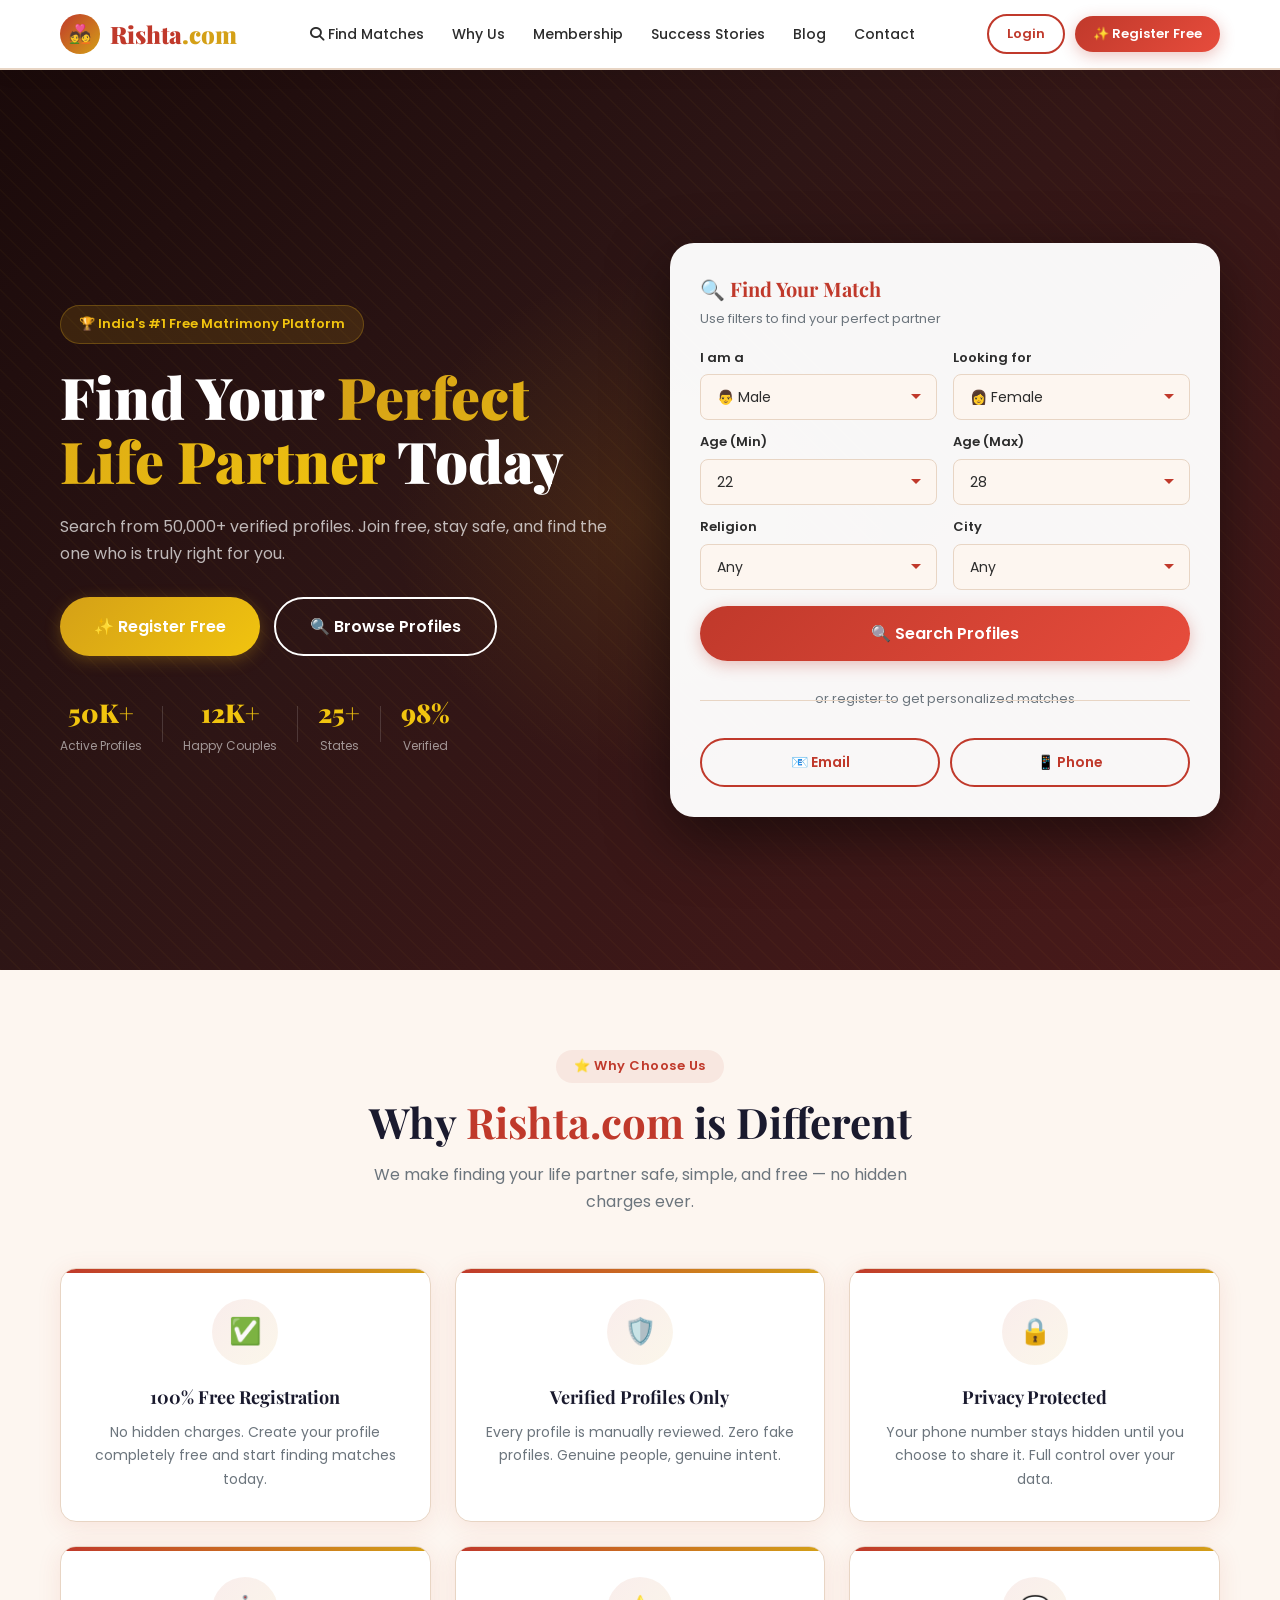
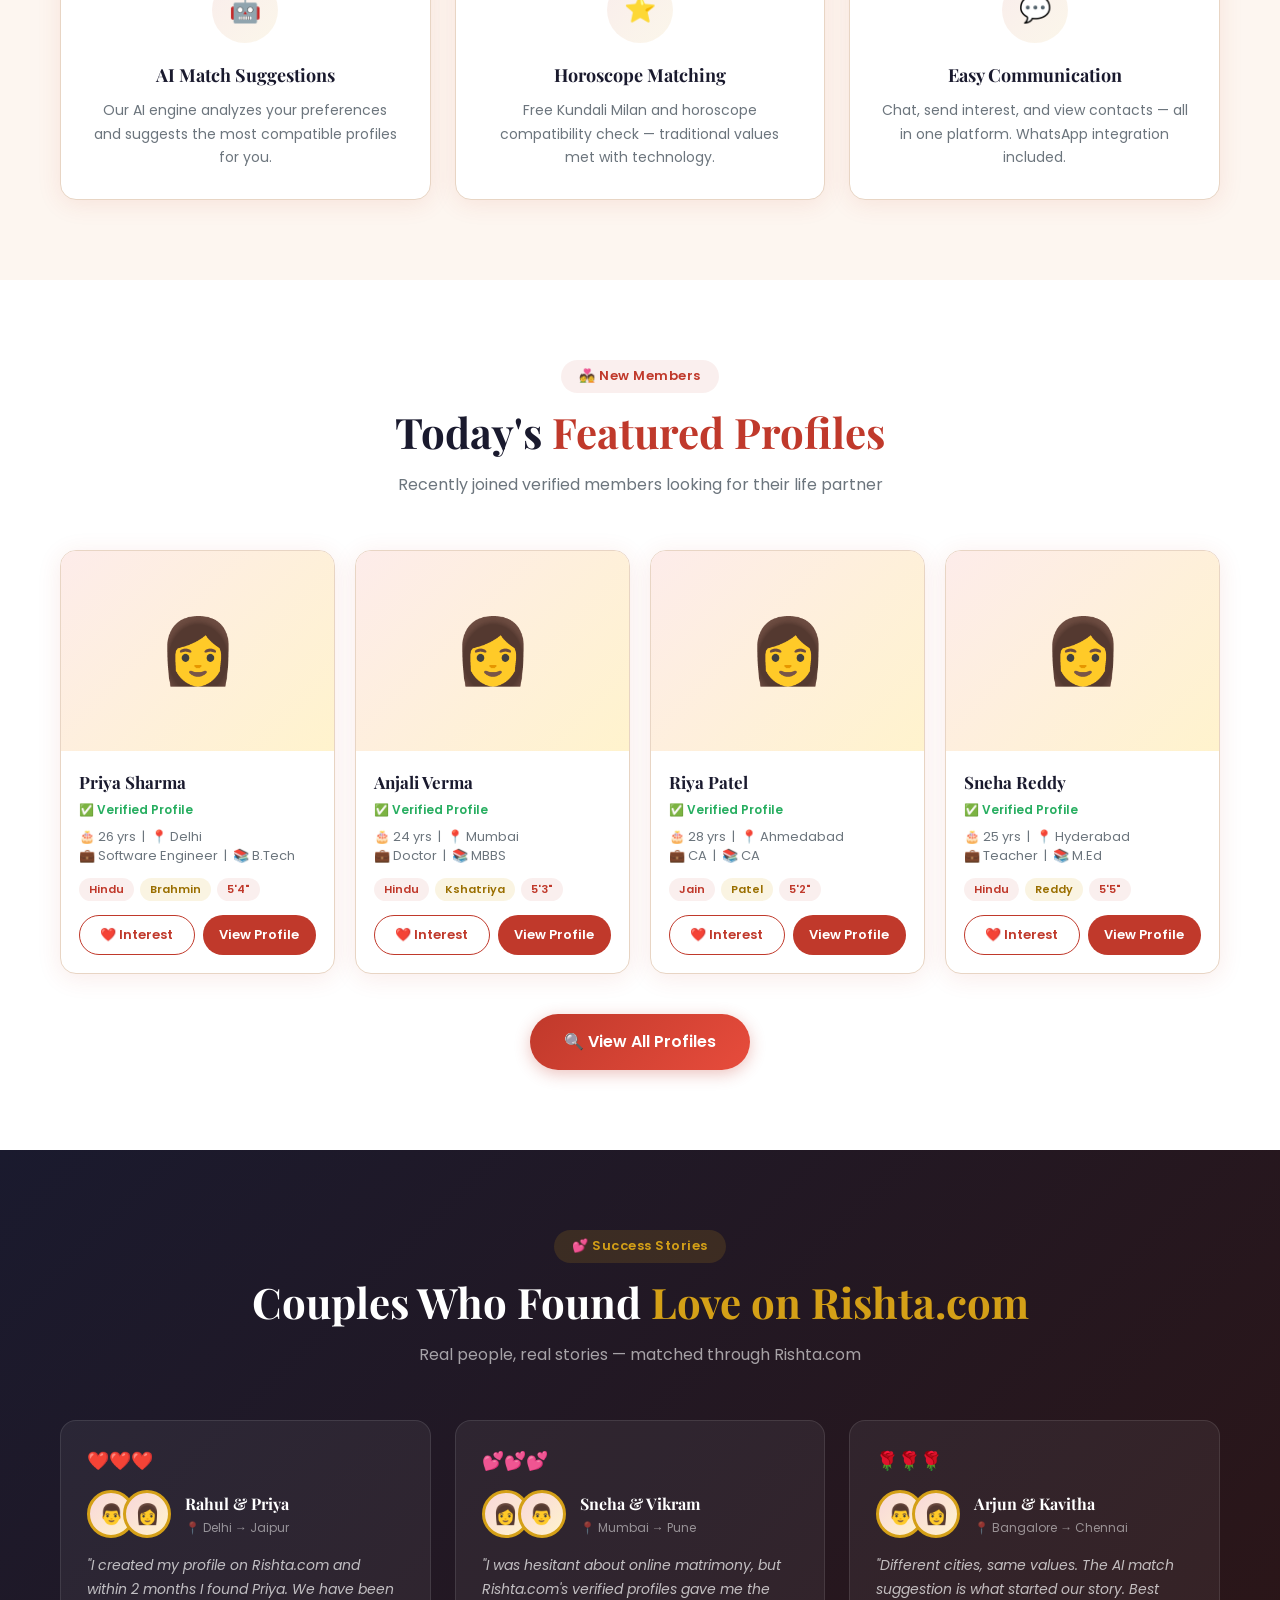
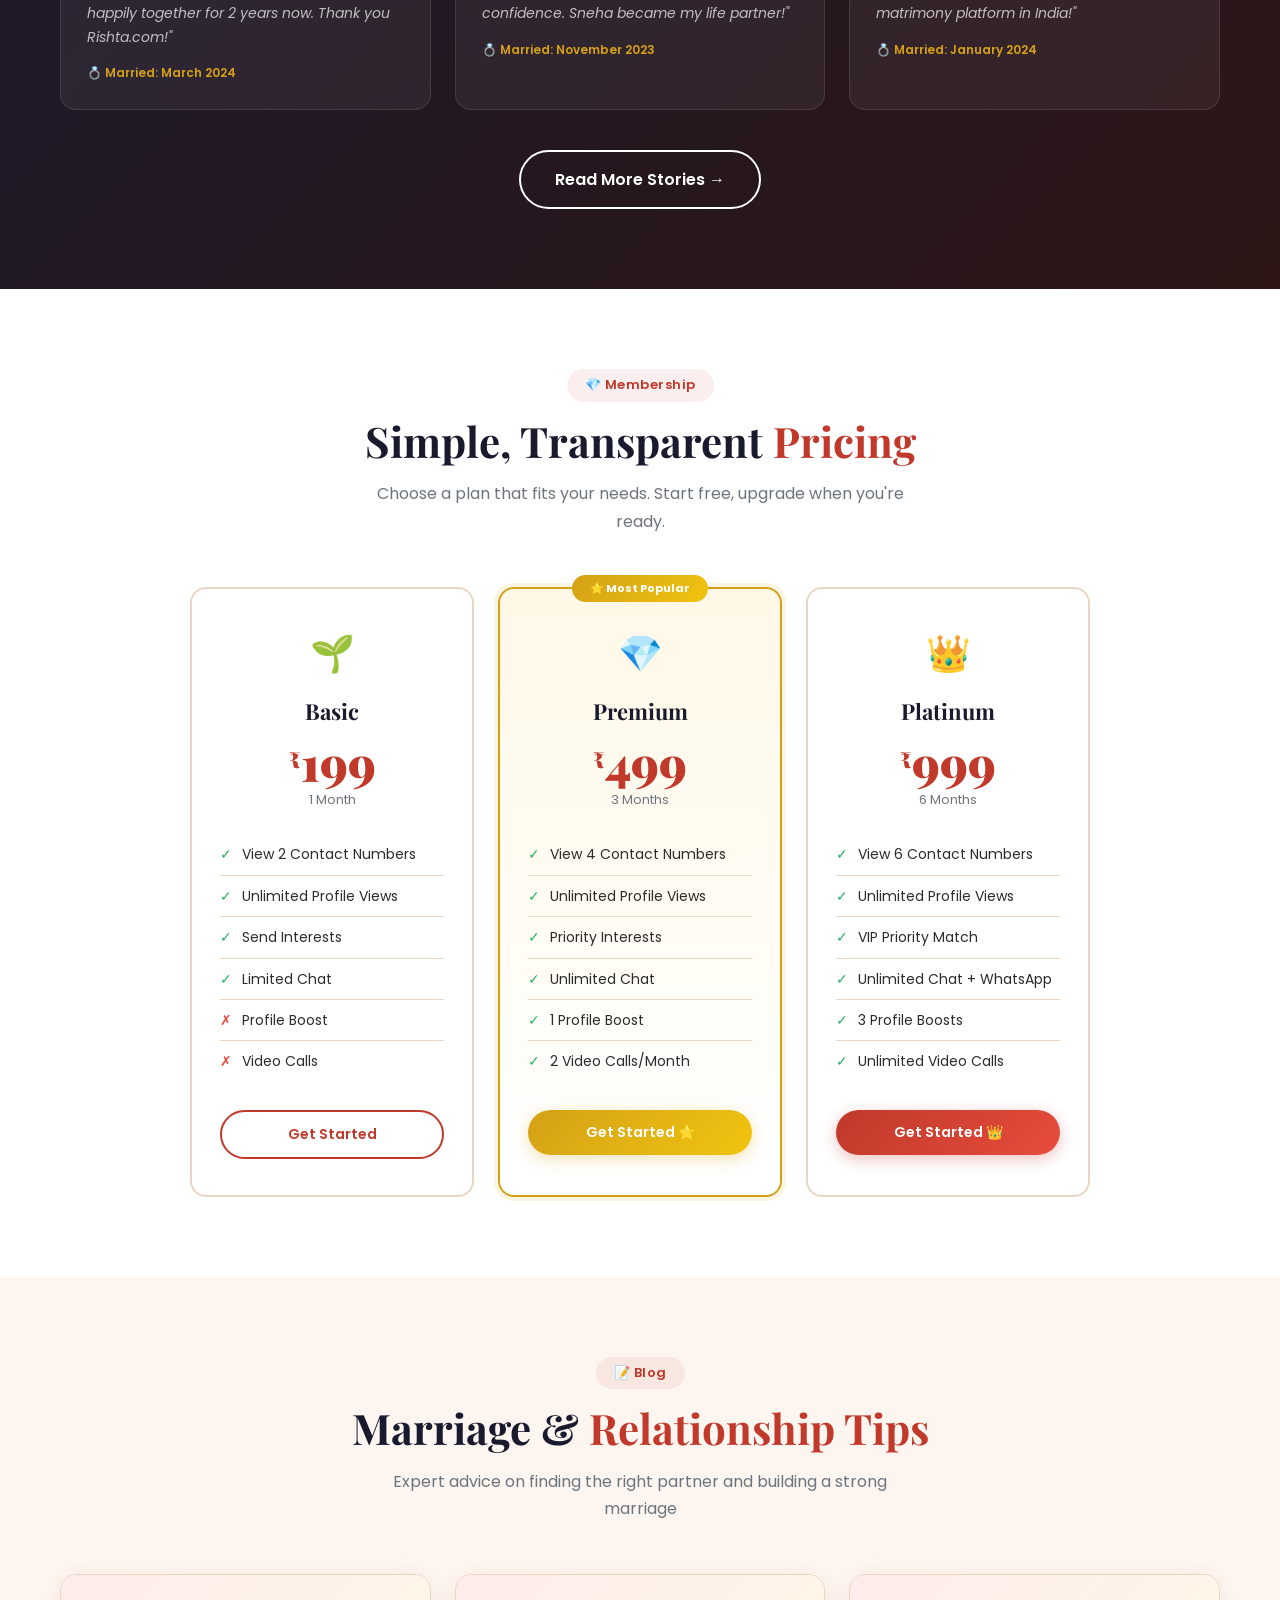
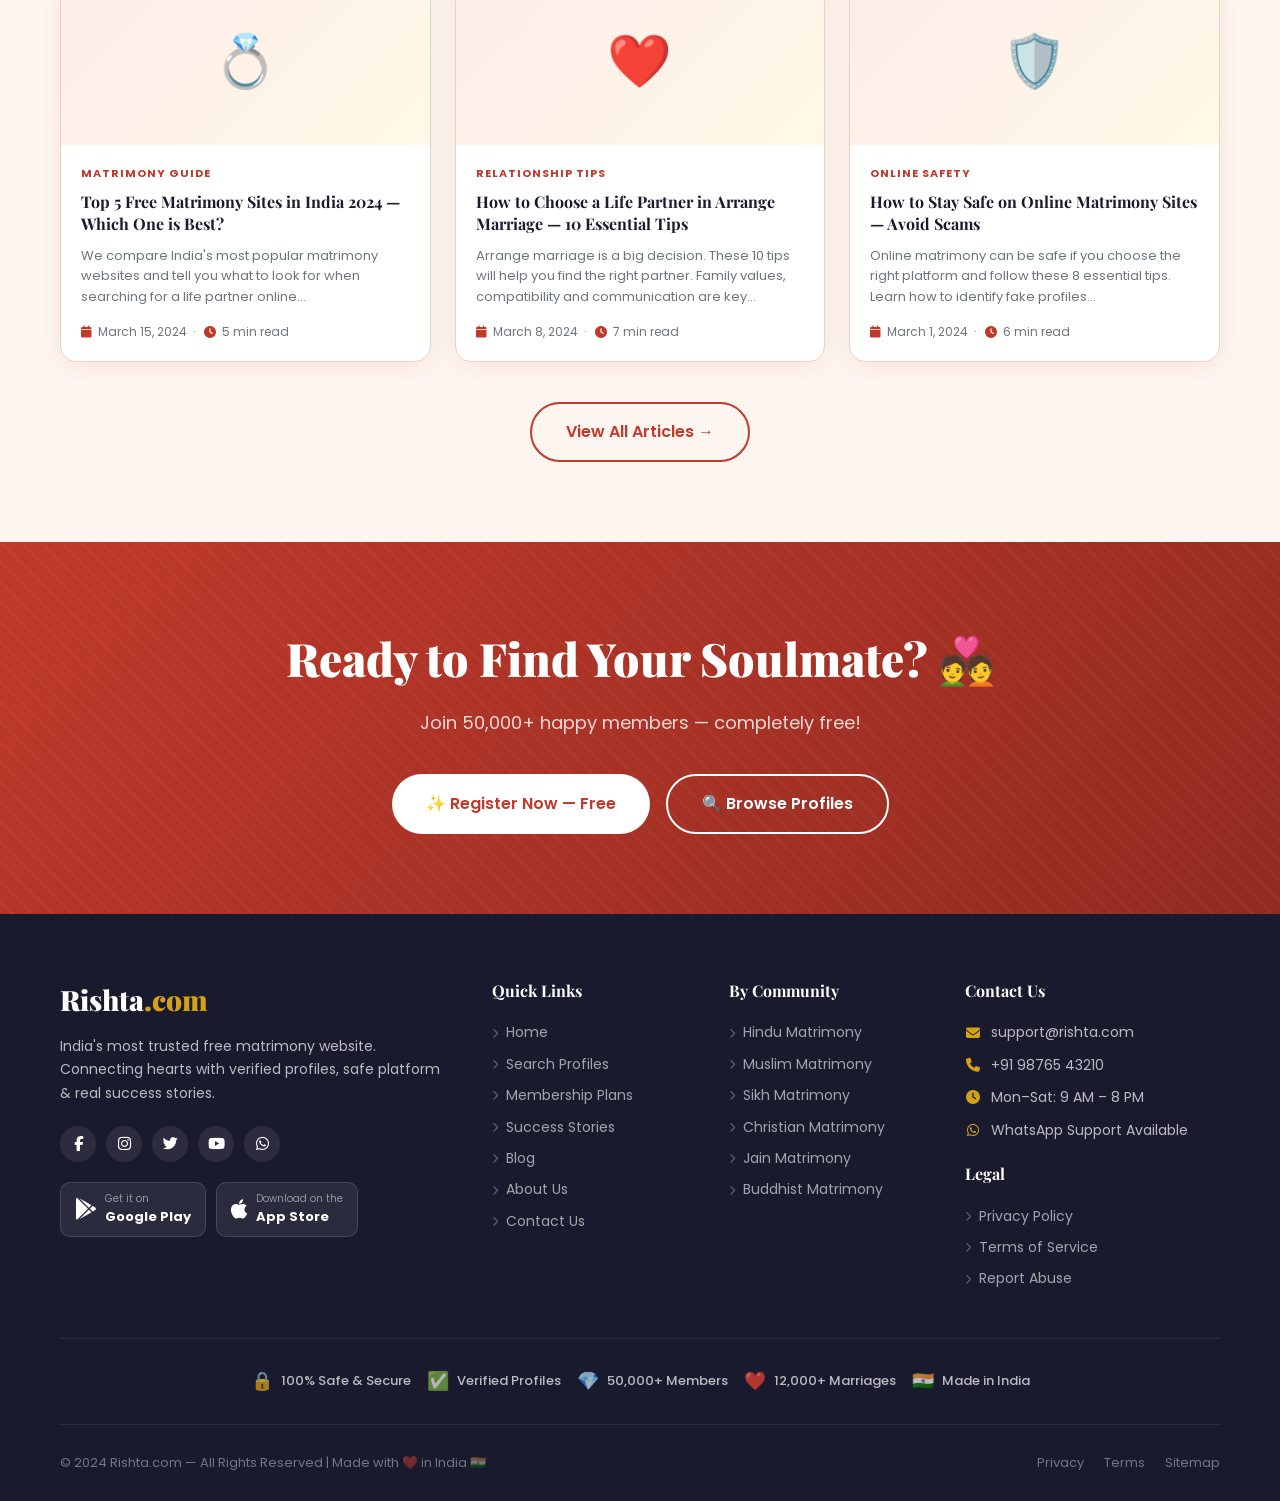
==== index.html @ bf3162d8 "Add files via upload" ====
<!DOCTYPE html>
<html lang="en">
<head>
<meta charset="UTF-8">
<meta name="viewport" content="width=device-width, initial-scale=1.0">
<meta name="description" content="Rishta.com - India's #1 Free Matrimony Website. Find your perfect life partner from 50,000+ verified profiles. Safe, secure & free to join.">
<meta name="keywords" content="free matrimony site india, shaadi website, rishta online, marriage website india, find life partner">
<title>Rishta.com - India's Trusted Free Matrimony Website</title>
<link rel="manifest" href="manifest.json">
<link href="https://fonts.googleapis.com/css2?family=Playfair+Display:wght@400;600;700;900&family=Poppins:wght@300;400;500;600;700&display=swap" rel="stylesheet">
<link rel="stylesheet" href="https://cdnjs.cloudflare.com/ajax/libs/font-awesome/6.5.0/css/all.min.css">
<link rel="stylesheet" href="styles.css">
</head>
<body>

<!-- HEADER (paste header.html content here or use JS include) -->
<div id="header-placeholder"></div>

<!-- ============ HERO SECTION ============ -->
<section class="hero">
  <div class="hero-pattern"></div>
  <div class="hero-glow"></div>
  <div class="container">
    <div class="hero-inner">

      <!-- Left: Text -->
      <div class="hero-text">
        <div class="hero-badge anim-fade-up">🏆 India's #1 Free Matrimony Platform</div>
        <h1 class="hero-title anim-fade-up anim-delay-1">
          Find Your <span class="highlight">Perfect Life Partner</span> Today
        </h1>
        <p class="hero-sub anim-fade-up anim-delay-2">
          Search from 50,000+ verified profiles. Join free, stay safe, and find the one who is truly right for you.
        </p>
        <div class="hero-ctas anim-fade-up anim-delay-3">
          <button class="btn btn-gold btn-lg" onclick="openModal('registerModal')">✨ Register Free</button>
          <a href="search.html" class="btn btn-outline-white btn-lg">🔍 Browse Profiles</a>
        </div>
        <div class="hero-stats anim-fade-up anim-delay-4">
          <div class="stat"><div class="stat-num">50K+</div><div class="stat-lbl">Active Profiles</div></div>
          <div class="stat-divider"></div>
          <div class="stat"><div class="stat-num">12K+</div><div class="stat-lbl">Happy Couples</div></div>
          <div class="stat-divider"></div>
          <div class="stat"><div class="stat-num">25+</div><div class="stat-lbl">States</div></div>
          <div class="stat-divider"></div>
          <div class="stat"><div class="stat-num">98%</div><div class="stat-lbl">Verified</div></div>
        </div>
      </div>

      <!-- Right: Search Card -->
      <div class="hero-card anim-fade-up anim-delay-2">
        <h3>🔍 Find Your Match</h3>
        <p>Use filters to find your perfect partner</p>
        <div style="display:flex;flex-direction:column;gap:12px;margin-top:18px">
          <div class="form-row">
            <div class="form-group"><label>I am a</label><select class="form-control"><option>👨 Male</option><option>👩 Female</option></select></div>
            <div class="form-group"><label>Looking for</label><select class="form-control"><option>👩 Female</option><option>👨 Male</option></select></div>
          </div>
          <div class="form-row">
            <div class="form-group"><label>Age (Min)</label><select class="form-control"><option>22</option><option>24</option><option>26</option><option>28</option><option>30</option></select></div>
            <div class="form-group"><label>Age (Max)</label><select class="form-control"><option>28</option><option>30</option><option>32</option><option>35</option><option>40</option></select></div>
          </div>
          <div class="form-row">
            <div class="form-group"><label>Religion</label><select class="form-control"><option>Any</option><option>Hindu</option><option>Muslim</option><option>Sikh</option><option>Christian</option><option>Jain</option></select></div>
            <div class="form-group"><label>City</label><select class="form-control"><option>Any</option><option>Delhi</option><option>Mumbai</option><option>Bangalore</option><option>Hyderabad</option><option>Pune</option></select></div>
          </div>
          <a href="search.html" class="btn btn-primary btn-full btn-lg" style="margin-top:4px">🔍 Search Profiles</a>
          <div class="divider">or register to get personalized matches</div>
          <div style="display:flex;gap:10px">
            <button class="btn btn-outline" style="flex:1" onclick="openModal('registerModal')">📧 Email</button>
            <button class="btn btn-outline" style="flex:1" onclick="openModal('registerModal')">📱 Phone</button>
          </div>
        </div>
      </div>

    </div>
  </div>
</section>

<!-- ============ WHY CHOOSE US ============ -->
<section class="section-pad bg-off-white" id="why">
  <div class="container">
    <div class="section-header">
      <div class="section-tag">⭐ Why Choose Us</div>
      <h2 class="section-title">Why <span>Rishta.com</span> is Different</h2>
      <p class="section-subtitle">We make finding your life partner safe, simple, and free — no hidden charges ever.</p>
    </div>
    <div class="grid-3 why-grid">
      <div class="why-card">
        <div class="why-icon">✅</div>
        <h3>100% Free Registration</h3>
        <p>No hidden charges. Create your profile completely free and start finding matches today.</p>
      </div>
      <div class="why-card">
        <div class="why-icon">🛡️</div>
        <h3>Verified Profiles Only</h3>
        <p>Every profile is manually reviewed. Zero fake profiles. Genuine people, genuine intent.</p>
      </div>
      <div class="why-card">
        <div class="why-icon">🔒</div>
        <h3>Privacy Protected</h3>
        <p>Your phone number stays hidden until you choose to share it. Full control over your data.</p>
      </div>
      <div class="why-card">
        <div class="why-icon">🤖</div>
        <h3>AI Match Suggestions</h3>
        <p>Our AI engine analyzes your preferences and suggests the most compatible profiles for you.</p>
      </div>
      <div class="why-card">
        <div class="why-icon">⭐</div>
        <h3>Horoscope Matching</h3>
        <p>Free Kundali Milan and horoscope compatibility check — traditional values met with technology.</p>
      </div>
      <div class="why-card">
        <div class="why-icon">💬</div>
        <h3>Easy Communication</h3>
        <p>Chat, send interest, and view contacts — all in one platform. WhatsApp integration included.</p>
      </div>
    </div>
  </div>
</section>

<!-- ============ FEATURED PROFILES ============ -->
<section class="section-pad" id="featured">
  <div class="container">
    <div class="section-header">
      <div class="section-tag">💑 New Members</div>
      <h2 class="section-title">Today's <span>Featured Profiles</span></h2>
      <p class="section-subtitle">Recently joined verified members looking for their life partner</p>
    </div>
    <div class="grid-4" id="featuredGrid"></div>
    <div style="text-align:center;margin-top:40px">
      <a href="search.html" class="btn btn-primary btn-lg">🔍 View All Profiles</a>
    </div>
  </div>
</section>

<!-- ============ SUCCESS STORIES ============ -->
<section class="section-pad stories-section" id="stories">
  <div class="container">
    <div class="section-header">
      <div class="section-tag" style="background:rgba(212,160,23,0.15);color:var(--gold)">💕 Success Stories</div>
      <h2 class="section-title" style="color:white">Couples Who Found <span style="color:var(--gold)">Love on Rishta.com</span></h2>
      <p class="section-subtitle" style="color:rgba(255,255,255,0.6)">Real people, real stories — matched through Rishta.com</p>
    </div>
    <div class="grid-3">
      <div class="story-card">
        <div class="hearts">❤️❤️❤️</div>
        <div class="story-couple">
          <div class="couple-photos"><div class="couple-photo">👨</div><div class="couple-photo" style="margin-left:-12px">👩</div></div>
          <div><div class="couple-names">Rahul & Priya</div><div style="font-size:12px;color:rgba(255,255,255,0.5);margin-top:2px">📍 Delhi → Jaipur</div></div>
        </div>
        <p class="story-quote">"I created my profile on Rishta.com and within 2 months I found Priya. We have been happily together for 2 years now. Thank you Rishta.com!"</p>
        <div class="story-date">💍 Married: March 2024</div>
      </div>
      <div class="story-card">
        <div class="hearts">💕💕💕</div>
        <div class="story-couple">
          <div class="couple-photos"><div class="couple-photo">👩</div><div class="couple-photo" style="margin-left:-12px">👨</div></div>
          <div><div class="couple-names">Sneha & Vikram</div><div style="font-size:12px;color:rgba(255,255,255,0.5);margin-top:2px">📍 Mumbai → Pune</div></div>
        </div>
        <p class="story-quote">"I was hesitant about online matrimony, but Rishta.com's verified profiles gave me the confidence. Sneha became my life partner!"</p>
        <div class="story-date">💍 Married: November 2023</div>
      </div>
      <div class="story-card">
        <div class="hearts">🌹🌹🌹</div>
        <div class="story-couple">
          <div class="couple-photos"><div class="couple-photo">👨</div><div class="couple-photo" style="margin-left:-12px">👩</div></div>
          <div><div class="couple-names">Arjun & Kavitha</div><div style="font-size:12px;color:rgba(255,255,255,0.5);margin-top:2px">📍 Bangalore → Chennai</div></div>
        </div>
        <p class="story-quote">"Different cities, same values. The AI match suggestion is what started our story. Best matrimony platform in India!"</p>
        <div class="story-date">💍 Married: January 2024</div>
      </div>
    </div>
    <div style="text-align:center;margin-top:40px">
      <a href="success-stories.html" class="btn btn-outline-white btn-lg">Read More Stories →</a>
    </div>
  </div>
</section>

<!-- ============ MEMBERSHIP PLANS ============ -->
<section class="section-pad" id="plans">
  <div class="container">
    <div class="section-header">
      <div class="section-tag">💎 Membership</div>
      <h2 class="section-title">Simple, Transparent <span>Pricing</span></h2>
      <p class="section-subtitle">Choose a plan that fits your needs. Start free, upgrade when you're ready.</p>
    </div>
    <div class="plans-grid">
      <div class="plan-card">
        <div class="plan-icon">🌱</div>
        <div class="plan-name">Basic</div>
        <div class="plan-price"><sup>₹</sup>199</div>
        <div class="plan-duration">1 Month</div>
        <ul class="plan-features">
          <li><span class="check">✓</span> View 2 Contact Numbers</li>
          <li><span class="check">✓</span> Unlimited Profile Views</li>
          <li><span class="check">✓</span> Send Interests</li>
          <li><span class="check">✓</span> Limited Chat</li>
          <li><span class="cross">✗</span> Profile Boost</li>
          <li><span class="cross">✗</span> Video Calls</li>
        </ul>
        <button class="btn btn-outline btn-full" onclick="openModal('registerModal')">Get Started</button>
      </div>
      <div class="plan-card popular">
        <div class="plan-badge">⭐ Most Popular</div>
        <div class="plan-icon">💎</div>
        <div class="plan-name">Premium</div>
        <div class="plan-price"><sup>₹</sup>499</div>
        <div class="plan-duration">3 Months</div>
        <ul class="plan-features">
          <li><span class="check">✓</span> View 4 Contact Numbers</li>
          <li><span class="check">✓</span> Unlimited Profile Views</li>
          <li><span class="check">✓</span> Priority Interests</li>
          <li><span class="check">✓</span> Unlimited Chat</li>
          <li><span class="check">✓</span> 1 Profile Boost</li>
          <li><span class="check">✓</span> 2 Video Calls/Month</li>
        </ul>
        <button class="btn btn-gold btn-full" onclick="openModal('registerModal')">Get Started ⭐</button>
      </div>
      <div class="plan-card">
        <div class="plan-icon">👑</div>
        <div class="plan-name">Platinum</div>
        <div class="plan-price"><sup>₹</sup>999</div>
        <div class="plan-duration">6 Months</div>
        <ul class="plan-features">
          <li><span class="check">✓</span> View 6 Contact Numbers</li>
          <li><span class="check">✓</span> Unlimited Profile Views</li>
          <li><span class="check">✓</span> VIP Priority Match</li>
          <li><span class="check">✓</span> Unlimited Chat + WhatsApp</li>
          <li><span class="check">✓</span> 3 Profile Boosts</li>
          <li><span class="check">✓</span> Unlimited Video Calls</li>
        </ul>
        <button class="btn btn-primary btn-full" onclick="openModal('registerModal')">Get Started 👑</button>
      </div>
    </div>
  </div>
</section>

<!-- ============ BLOG ============ -->
<section class="section-pad bg-off-white" id="blog">
  <div class="container">
    <div class="section-header">
      <div class="section-tag">📝 Blog</div>
      <h2 class="section-title">Marriage & <span>Relationship Tips</span></h2>
      <p class="section-subtitle">Expert advice on finding the right partner and building a strong marriage</p>
    </div>
    <div class="grid-3">
      <div class="blog-card">
        <div class="blog-thumb">💍</div>
        <div class="blog-body">
          <div class="blog-cat">Matrimony Guide</div>
          <h3 class="blog-title">Top 5 Free Matrimony Sites in India 2024 — Which One is Best?</h3>
          <p class="blog-excerpt">We compare India's most popular matrimony websites and tell you what to look for when searching for a life partner online...</p>
          <div class="blog-meta"><i class="fa fa-calendar"></i> March 15, 2024 &nbsp;·&nbsp; <i class="fa fa-clock"></i> 5 min read</div>
        </div>
      </div>
      <div class="blog-card">
        <div class="blog-thumb">❤️</div>
        <div class="blog-body">
          <div class="blog-cat">Relationship Tips</div>
          <h3 class="blog-title">How to Choose a Life Partner in Arrange Marriage — 10 Essential Tips</h3>
          <p class="blog-excerpt">Arrange marriage is a big decision. These 10 tips will help you find the right partner. Family values, compatibility and communication are key...</p>
          <div class="blog-meta"><i class="fa fa-calendar"></i> March 8, 2024 &nbsp;·&nbsp; <i class="fa fa-clock"></i> 7 min read</div>
        </div>
      </div>
      <div class="blog-card">
        <div class="blog-thumb">🛡️</div>
        <div class="blog-body">
          <div class="blog-cat">Online Safety</div>
          <h3 class="blog-title">How to Stay Safe on Online Matrimony Sites — Avoid Scams</h3>
          <p class="blog-excerpt">Online matrimony can be safe if you choose the right platform and follow these 8 essential tips. Learn how to identify fake profiles...</p>
          <div class="blog-meta"><i class="fa fa-calendar"></i> March 1, 2024 &nbsp;·&nbsp; <i class="fa fa-clock"></i> 6 min read</div>
        </div>
      </div>
    </div>
    <div style="text-align:center;margin-top:40px">
      <a href="blog.html" class="btn btn-outline btn-lg">View All Articles →</a>
    </div>
  </div>
</section>

<!-- ============ CTA SECTION ============ -->
<section class="cta-section">
  <div class="cta-pattern"></div>
  <div class="container" style="position:relative;z-index:1;text-align:center">
    <h2 class="cta-title">Ready to Find Your Soulmate? 💑</h2>
    <p class="cta-sub">Join 50,000+ happy members — completely free!</p>
    <div style="display:flex;gap:16px;justify-content:center;flex-wrap:wrap">
      <button class="btn btn-white btn-lg" onclick="openModal('registerModal')">✨ Register Now — Free</button>
      <a href="search.html" class="btn btn-outline-white btn-lg">🔍 Browse Profiles</a>
    </div>
  </div>
</section>

<!-- FOOTER -->
<div id="footer-placeholder"></div>

<!-- PAGE-SPECIFIC CSS -->
<style>
body { padding-top: var(--navbar-height); }

/* Hero */
.hero {
  min-height: 100vh; padding: 80px 0 60px;
  background: linear-gradient(135deg, #1A0A0A 0%, #2D1515 40%, #4A1A1A 100%);
  position: relative; overflow: hidden; display: flex; align-items: center;
}
.hero-pattern {
  position: absolute; inset: 0; opacity: 0.04;
  background-image: repeating-linear-gradient(45deg, var(--gold) 0, var(--gold) 1px, transparent 0, transparent 50%);
  background-size: 20px 20px; pointer-events: none;
}
.hero-glow {
  position: absolute; width: 500px; height: 500px;
  background: radial-gradient(circle, rgba(212,160,23,0.12), transparent 70%);
  top: 50%; left: 50%; transform: translate(-50%,-50%);
  pointer-events: none; animation: pulse 4s ease-in-out infinite;
}
.hero-inner {
  display: grid; grid-template-columns: 1fr 1fr; gap: 60px; align-items: center;
}
.hero-badge {
  display: inline-flex; align-items: center; gap: 8px;
  background: rgba(212,160,23,0.15); border: 1px solid rgba(212,160,23,0.3);
  color: var(--gold-light); font-size: 13px; font-weight: 600;
  padding: 8px 18px; border-radius: 50px; margin-bottom: 20px;
}
.hero-title {
  font-family: var(--font-display); font-size: clamp(32px, 4.5vw, 58px);
  font-weight: 900; color: white; line-height: 1.12; margin-bottom: 20px;
}
.highlight {
  background: linear-gradient(135deg, var(--gold), var(--gold-light));
  -webkit-background-clip: text; -webkit-text-fill-color: transparent; background-clip: text;
}
.hero-sub { font-size: 16px; color: rgba(255,255,255,0.7); line-height: 1.7; margin-bottom: 30px; }
.hero-ctas { display: flex; gap: 14px; flex-wrap: wrap; margin-bottom: 36px; }
.hero-stats { display: flex; align-items: center; gap: 20px; flex-wrap: wrap; }
.stat { text-align: center; }
.stat-num { font-family: var(--font-display); font-size: 26px; font-weight: 900; color: var(--gold-light); }
.stat-lbl { font-size: 12px; color: rgba(255,255,255,0.55); margin-top: 2px; }
.stat-divider { width: 1px; height: 36px; background: rgba(255,255,255,0.15); }

/* Hero Card */
.hero-card {
  background: rgba(255,255,255,0.97); border-radius: 24px;
  padding: 30px; box-shadow: 0 20px 60px rgba(0,0,0,0.5);
}
.hero-card h3 { font-family: var(--font-display); font-size: 20px; color: var(--red); margin-bottom: 4px; }
.hero-card > p { font-size: 13px; color: var(--gray); }

/* Why cards */
.bg-off-white { background: var(--off-white); }
.why-grid { margin-top: 0; }
.why-card {
  background: white; border-radius: var(--radius); padding: 30px;
  box-shadow: var(--shadow); border: 1px solid var(--border);
  transition: all 0.3s; text-align: center; position: relative; overflow: hidden;
}
.why-card::before { content: ''; position: absolute; top: 0; left: 0; right: 0; height: 4px; background: linear-gradient(90deg, var(--red), var(--gold)); }
.why-card:hover { transform: translateY(-6px); box-shadow: var(--shadow-lg); }
.why-icon { width: 66px; height: 66px; margin: 0 auto 18px; background: linear-gradient(135deg, rgba(192,57,43,0.09), rgba(212,160,23,0.09)); border-radius: 50%; display: flex; align-items: center; justify-content: center; font-size: 26px; }
.why-card h3 { font-family: var(--font-display); font-size: 18px; color: var(--dark); margin-bottom: 10px; }
.why-card p { font-size: 14px; color: var(--gray); line-height: 1.65; }

/* Stories */
.stories-section { background: linear-gradient(135deg, #1A1A2E 0%, #2D1515 100%); }
.stories-section .section-title { color: white; }
.story-card { background: rgba(255,255,255,0.06); border: 1px solid rgba(255,255,255,0.1); border-radius: var(--radius); padding: 26px; transition: all 0.3s; }
.story-card:hover { background: rgba(255,255,255,0.1); transform: translateY(-4px); }
.hearts { font-size: 18px; margin-bottom: 14px; }
.story-couple { display: flex; align-items: center; gap: 14px; margin-bottom: 16px; }
.couple-photos { display: flex; }
.couple-photo { width: 48px; height: 48px; border-radius: 50%; border: 3px solid var(--gold); background: linear-gradient(135deg, #F8D7DA, #FFF3CD); display: flex; align-items: center; justify-content: center; font-size: 20px; }
.couple-names { font-family: var(--font-display); font-size: 16px; font-weight: 700; color: white; }
.story-quote { font-size: 14px; color: rgba(255,255,255,0.7); line-height: 1.7; font-style: italic; }
.story-date { font-size: 12px; color: var(--gold); margin-top: 14px; font-weight: 600; }

/* Plans */
.plans-grid { display: grid; grid-template-columns: repeat(3, 1fr); gap: 24px; max-width: 900px; margin: 0 auto; }

/* Blog */
.blog-card { background: white; border-radius: var(--radius); overflow: hidden; box-shadow: var(--shadow); border: 1px solid var(--border); transition: all 0.3s; }
.blog-card:hover { transform: translateY(-4px); box-shadow: var(--shadow-lg); }
.blog-thumb { height: 170px; background: linear-gradient(135deg, #FDECEA, #FFF8E7); display: flex; align-items: center; justify-content: center; font-size: 52px; }
.blog-body { padding: 20px; }
.blog-cat { font-size: 11px; font-weight: 700; color: var(--red); text-transform: uppercase; letter-spacing: 1px; }
.blog-title { font-family: var(--font-display); font-size: 16px; font-weight: 700; color: var(--dark); margin-top: 8px; margin-bottom: 10px; line-height: 1.4; }
.blog-excerpt { font-size: 13px; color: var(--gray); line-height: 1.6; }
.blog-meta { display: flex; align-items: center; gap: 6px; margin-top: 14px; font-size: 12px; color: var(--gray); }
.blog-meta i { color: var(--red); }

/* CTA */
.cta-section { background: linear-gradient(135deg, var(--red) 0%, var(--red-dark) 100%); padding: 80px 0; position: relative; overflow: hidden; }
.cta-pattern { position: absolute; inset: 0; opacity: 0.05; background-image: repeating-linear-gradient(45deg, white 0, white 1px, transparent 0, transparent 50%); background-size: 20px 20px; }
.cta-title { font-family: var(--font-display); font-size: clamp(26px, 4vw, 46px); color: white; font-weight: 900; margin-bottom: 14px; }
.cta-sub { font-size: 18px; color: rgba(255,255,255,0.8); margin-bottom: 36px; }

/* ===== RESPONSIVE ===== */
@media (max-width: 900px) {
  .hero-inner { grid-template-columns: 1fr; gap: 40px; text-align: center; }
  .hero-ctas { justify-content: center; }
  .hero-stats { justify-content: center; }
  .hero-badge { display: inline-flex; }
  .hero-card { max-width: 480px; margin: 0 auto; }
  .plans-grid { grid-template-columns: 1fr; max-width: 420px; }
}
@media (max-width: 600px) {
  .hero { padding: 60px 0 50px; min-height: auto; }
  .hero-title { font-size: 30px; }
  .stat-divider { display: none; }
  .hero-stats { gap: 16px; }
  .stat-num { font-size: 22px; }
  .plans-grid { max-width: 100%; }
  .cta-title { font-size: 24px; }
}
</style>

<!-- SCRIPTS -->
<script>
// Profile data
const profiles = [
  {id:1,name:"Priya Sharma",age:26,city:"Delhi",religion:"Hindu",profession:"Software Engineer",edu:"B.Tech",photo:"👩",caste:"Brahmin",height:"5'4\"",salary:"8 LPA",bio:"I am a software engineer based in Delhi looking for a simple and loving partner who values family.",gender:"female"},
  {id:2,name:"Anjali Verma",age:24,city:"Mumbai",religion:"Hindu",profession:"Doctor",edu:"MBBS",photo:"👩",caste:"Kshatriya",height:"5'3\"",salary:"12 LPA",bio:"A doctor in Mumbai seeking a balanced family life. I love yoga and classical music.",gender:"female"},
  {id:3,name:"Riya Patel",age:28,city:"Ahmedabad",religion:"Jain",profession:"CA",edu:"CA",photo:"👩",caste:"Patel",height:"5'2\"",salary:"10 LPA",bio:"Chartered Accountant in a reputed firm. Family values are very important to me.",gender:"female"},
  {id:4,name:"Sneha Reddy",age:25,city:"Hyderabad",religion:"Hindu",profession:"Teacher",edu:"M.Ed",photo:"👩",caste:"Reddy",height:"5'5\"",salary:"5 LPA",bio:"School teacher with a passion for education. Simple life and strong family values are my priority.",gender:"female"},
  {id:5,name:"Rahul Gupta",age:28,city:"Bangalore",religion:"Hindu",profession:"Data Scientist",edu:"M.Tech",photo:"👨",caste:"Brahmin",height:"5'10\"",salary:"18 LPA",bio:"Data scientist at a top tech firm. I love long walks, coffee, and genuine conversations.",gender:"male"},
  {id:6,name:"Arjun Singh",age:31,city:"Pune",religion:"Hindu",profession:"Manager",edu:"MBA",photo:"👨",caste:"Rajput",height:"6'0\"",salary:"25 LPA",bio:"MBA from IIM. Corporate professional but family comes first. Seeking a loving and stable relationship.",gender:"male"},
  {id:7,name:"Vikram Nair",age:29,city:"Chennai",religion:"Hindu",profession:"Engineer",edu:"B.Tech",photo:"👨",caste:"Nair",height:"5'11\"",salary:"14 LPA",bio:"Civil engineer working on infrastructure projects. Honest, caring, family-oriented person.",gender:"male"},
  {id:8,name:"Fatima Khan",age:27,city:"Lucknow",religion:"Muslim",profession:"Architect",edu:"B.Arch",photo:"👩",caste:"Sunni",height:"5'4\"",salary:"7 LPA",bio:"Passionate architect designing beautiful spaces. Seeking a partner who appreciates art and creativity.",gender:"female"},
];

function profileCard(p) {
  const bg = p.gender==='female' ? 'linear-gradient(135deg,#FDECEA,#FFF3CD)' : 'linear-gradient(135deg,#E8F8F5,#EBF5FB)';
  return `<div class="profile-card" onclick="location.href='profile.html?id=${p.id}'">
    <div class="profile-photo-wrap" style="background:${bg}">${p.photo}</div>
    <div class="profile-card-body">
      <div class="profile-name">${p.name}</div>
      <div class="verified">✅ Verified Profile</div>
      <div class="profile-meta">🎂 ${p.age} yrs &nbsp;|&nbsp; 📍 ${p.city}<br>💼 ${p.profession} &nbsp;|&nbsp; 📚 ${p.edu}</div>
      <div class="profile-tags">
        <span class="profile-tag">${p.religion}</span>
        <span class="profile-tag gold">${p.caste}</span>
        <span class="profile-tag">${p.height}</span>
      </div>
      <div class="profile-card-actions">
        <button class="btn-interest" onclick="event.stopPropagation();showToast('Interest sent! ❤️')">❤️ Interest</button>
        <button class="btn-view-profile" onclick="event.stopPropagation();location.href='profile.html?id=${p.id}'">View Profile</button>
      </div>
    </div>
  </div>`;
}

// Render featured profiles
document.addEventListener('DOMContentLoaded', () => {
  const grid = document.getElementById('featuredGrid');
  if(grid) grid.innerHTML = profiles.slice(0,4).map(profileCard).join('');

  // Load header/footer via fetch (when served from a server)
  // For GitHub Pages, the header/footer are inlined — see combined file
});

// Notification after delay
setTimeout(() => showNotif('💑','New Match Found!','Priya Sharma viewed your profile and sent you an interest!'), 9000);
</script>

<!-- Load header.html and footer.html content -->
<script>
// Simple HTML include for static sites
async function loadHTML(id, file) {
  try {
    const r = await fetch(file);
    if(r.ok) document.getElementById(id).innerHTML = await r.text();
  } catch(e) { console.log('Include not loaded:', file); }
}
loadHTML('header-placeholder','header.html');
loadHTML('footer-placeholder','footer.html');
</script>

</body>
</html>
---- styles.css ----
/* ============================================
   RISHTA.COM - Global Stylesheet
   File: styles.css
   ============================================ */

/* ===== CSS VARIABLES ===== */
:root {
  --red: #C0392B;
  --red-dark: #922B21;
  --red-light: #E74C3C;
  --gold: #D4A017;
  --gold-light: #F1C40F;
  --gold-pale: #FFF8E7;
  --white: #FFFFFF;
  --off-white: #FDF6F0;
  --gray-light: #F8F9FA;
  --gray: #6C757D;
  --dark: #1A1A2E;
  --text: #2C2C2C;
  --border: #E8D5C4;
  --shadow: 0 4px 24px rgba(192,57,43,0.10);
  --shadow-lg: 0 12px 48px rgba(192,57,43,0.18);
  --radius: 16px;
  --radius-sm: 8px;
  --font-display: 'Playfair Display', serif;
  --font-body: 'Poppins', sans-serif;
  --navbar-height: 70px;
}

/* ===== RESET ===== */
*, *::before, *::after { box-sizing: border-box; margin: 0; padding: 0; }
html { scroll-behavior: smooth; font-size: 16px; }
body { font-family: var(--font-body); color: var(--text); background: var(--white); overflow-x: hidden; line-height: 1.6; }
img { max-width: 100%; display: block; }
a { text-decoration: none; color: inherit; }
ul { list-style: none; }
button { cursor: pointer; font-family: var(--font-body); }
input, select, textarea { font-family: var(--font-body); }

/* ===== SCROLLBAR ===== */
::-webkit-scrollbar { width: 5px; }
::-webkit-scrollbar-track { background: var(--off-white); }
::-webkit-scrollbar-thumb { background: var(--gold); border-radius: 3px; }

/* ===== UTILITY ===== */
.container { max-width: 1200px; margin: 0 auto; padding: 0 20px; }
.section-pad { padding: 80px 0; }
.section-pad-sm { padding: 60px 0; }
.text-center { text-align: center; }
.flex { display: flex; }
.flex-center { display: flex; align-items: center; justify-content: center; }
.grid { display: grid; }
.hidden { display: none !important; }

/* ===== SECTION HEADER ===== */
.section-tag {
  display: inline-flex; align-items: center; gap: 8px;
  background: rgba(192,57,43,0.08); color: var(--red);
  font-size: 13px; font-weight: 600; padding: 6px 18px;
  border-radius: 50px; margin-bottom: 14px; letter-spacing: 0.5px;
}
.section-title {
  font-family: var(--font-display);
  font-size: clamp(26px, 4vw, 42px);
  font-weight: 700; color: var(--dark);
  margin-bottom: 14px; line-height: 1.2;
}
.section-title span { color: var(--red); }
.section-subtitle {
  font-size: 16px; color: var(--gray);
  max-width: 560px; line-height: 1.7;
}
.section-header { text-align: center; margin-bottom: 52px; }
.section-header .section-subtitle { margin: 0 auto; }

/* ===== BUTTONS ===== */
.btn {
  display: inline-flex; align-items: center; justify-content: center; gap: 8px;
  padding: 12px 26px; border-radius: 50px;
  font-size: 14px; font-weight: 600; border: none;
  transition: all 0.25s ease; white-space: nowrap; cursor: pointer;
}
.btn-sm { padding: 8px 18px; font-size: 13px; }
.btn-lg { padding: 15px 34px; font-size: 16px; }
.btn-full { width: 100%; }
.btn-primary {
  background: linear-gradient(135deg, var(--red), var(--red-light));
  color: white; box-shadow: 0 4px 16px rgba(192,57,43,0.3);
}
.btn-primary:hover { transform: translateY(-2px); box-shadow: 0 8px 24px rgba(192,57,43,0.4); }
.btn-gold {
  background: linear-gradient(135deg, var(--gold), var(--gold-light));
  color: white; box-shadow: 0 4px 16px rgba(212,160,23,0.3);
}
.btn-gold:hover { transform: translateY(-2px); box-shadow: 0 8px 24px rgba(212,160,23,0.4); }
.btn-outline { border: 2px solid var(--red); color: var(--red); background: transparent; }
.btn-outline:hover { background: var(--red); color: white; }
.btn-outline-white { border: 2px solid white; color: white; background: transparent; }
.btn-outline-white:hover { background: white; color: var(--red); }
.btn-white { background: white; color: var(--red); }
.btn-white:hover { background: var(--gold-pale); }

/* ===== FORMS ===== */
.form-group { display: flex; flex-direction: column; gap: 6px; }
.form-group label { font-size: 13px; font-weight: 600; color: var(--text); }
.form-control {
  width: 100%; padding: 12px 16px;
  border: 1.5px solid var(--border); border-radius: var(--radius-sm);
  font-size: 14px; color: var(--text); background: var(--off-white);
  transition: border-color 0.2s, background 0.2s;
  appearance: none; -webkit-appearance: none;
}
.form-control:focus { outline: none; border-color: var(--red); background: white; }
select.form-control {
  background-image: url("data:image/svg+xml,%3Csvg xmlns='http://www.w3.org/2000/svg' width='12' height='12' viewBox='0 0 12 12'%3E%3Cpath fill='%23C0392B' d='M6 8L1 3h10z'/%3E%3C/svg%3E");
  background-repeat: no-repeat; background-position: right 14px center;
  padding-right: 36px;
}
.form-row { display: grid; grid-template-columns: 1fr 1fr; gap: 16px; }
@media (max-width: 480px) { .form-row { grid-template-columns: 1fr; } }

/* ===== CARDS ===== */
.card {
  background: white; border-radius: var(--radius);
  box-shadow: var(--shadow); border: 1px solid var(--border);
  transition: transform 0.3s, box-shadow 0.3s;
  overflow: hidden;
}
.card:hover { transform: translateY(-5px); box-shadow: var(--shadow-lg); }
.card-body { padding: 24px; }

/* ===== BADGES ===== */
.badge { display: inline-flex; align-items: center; gap: 4px; padding: 3px 10px; border-radius: 50px; font-size: 11px; font-weight: 700; }
.badge-green { background: rgba(39,174,96,0.1); color: #27AE60; }
.badge-red { background: rgba(192,57,43,0.1); color: var(--red); }
.badge-gold { background: rgba(212,160,23,0.12); color: #9A6F00; }

/* ===== VERIFIED ===== */
.verified { display: inline-flex; align-items: center; gap: 5px; font-size: 12px; color: #27AE60; font-weight: 600; }

/* ===== TOAST ===== */
.toast {
  position: fixed; top: 85px; right: 20px; z-index: 9999;
  background: var(--dark); color: white; border-radius: 12px;
  padding: 14px 20px; font-size: 14px; font-weight: 500;
  display: flex; align-items: center; gap: 10px;
  box-shadow: 0 8px 24px rgba(0,0,0,0.3);
  transform: translateX(120%); transition: transform 0.35s ease;
  max-width: 320px;
}
.toast.show { transform: translateX(0); }
.toast.success { border-left: 4px solid #27AE60; }
.toast.error { border-left: 4px solid var(--red); }

/* ===== MODAL ===== */
.modal-overlay {
  position: fixed; inset: 0; z-index: 5000;
  background: rgba(0,0,0,0.65); backdrop-filter: blur(4px);
  display: none; align-items: center; justify-content: center; padding: 16px;
}
.modal-overlay.active { display: flex; }
.modal {
  background: white; border-radius: 24px; padding: 36px;
  width: 100%; max-width: 480px; position: relative;
  max-height: 90vh; overflow-y: auto;
  animation: modalIn 0.3s ease;
}
@keyframes modalIn { from{opacity:0;transform:scale(0.92)} to{opacity:1;transform:scale(1)} }
.modal-close {
  position: absolute; top: 14px; right: 14px;
  width: 34px; height: 34px; border-radius: 50%;
  border: none; background: var(--gray-light); font-size: 16px;
  display: flex; align-items: center; justify-content: center;
  transition: all 0.2s;
}
.modal-close:hover { background: var(--red); color: white; }
.modal-title { font-family: var(--font-display); font-size: 24px; font-weight: 700; color: var(--dark); margin-bottom: 6px; }
.modal-subtitle { font-size: 14px; color: var(--gray); margin-bottom: 24px; }

/* ===== NOTIFICATION POPUP ===== */
.notif-popup {
  position: fixed; bottom: 20px; right: 20px; z-index: 8000;
  background: white; border-radius: 14px; padding: 16px 20px;
  box-shadow: 0 8px 32px rgba(0,0,0,0.15); border-left: 4px solid var(--red);
  max-width: 300px; width: calc(100% - 40px);
  display: none; gap: 12px; align-items: flex-start;
  animation: slideInRight 0.35s ease;
}
.notif-popup.show { display: flex; }
@keyframes slideInRight { from{opacity:0;transform:translateX(80px)} to{opacity:1;transform:translateX(0)} }
.notif-icon { font-size: 22px; flex-shrink: 0; }
.notif-title { font-size: 14px; font-weight: 700; color: var(--dark); }
.notif-msg { font-size: 12px; color: var(--gray); margin-top: 3px; line-height: 1.5; }
.notif-close { position: absolute; top: 8px; right: 10px; background: none; border: none; color: var(--gray); font-size: 15px; }

/* ===== INSTALL BANNER ===== */
.install-banner {
  position: fixed; top: 76px; left: 50%; transform: translateX(-50%);
  z-index: 900; background: linear-gradient(135deg, var(--dark), #2D1515);
  color: white; border-radius: 50px; padding: 12px 22px;
  display: none; align-items: center; gap: 14px;
  box-shadow: 0 8px 32px rgba(0,0,0,0.4);
  animation: dropDown 0.4s ease; white-space: nowrap;
}
.install-banner.show { display: flex; }
@keyframes dropDown { from{opacity:0;transform:translateX(-50%) translateY(-20px)} to{opacity:1;transform:translateX(-50%) translateY(0)} }
.install-banner p { font-size: 14px; }
.install-banner span.highlight { color: var(--gold); font-weight: 700; }
.install-banner-btn { padding: 8px 18px; border-radius: 50px; font-size: 13px; font-weight: 700; background: var(--gold); color: white; border: none; cursor: pointer; }
.install-banner-close { background: none; border: none; color: rgba(255,255,255,0.5); font-size: 18px; cursor: pointer; }
@media (max-width: 600px) {
  .install-banner { white-space: normal; border-radius: 16px; width: calc(100% - 32px); top: 80px; }
}

/* ===== PROFILE CARD ===== */
.profile-card { background: white; border-radius: var(--radius); overflow: hidden; box-shadow: var(--shadow); border: 1px solid var(--border); transition: all 0.3s; cursor: pointer; }
.profile-card:hover { transform: translateY(-6px); box-shadow: var(--shadow-lg); }
.profile-photo-wrap { width: 100%; height: 200px; background: linear-gradient(135deg, #FDECEA, #FFF3CD); display: flex; align-items: center; justify-content: center; font-size: 64px; overflow: hidden; position: relative; }
.profile-photo-wrap img { width: 100%; height: 100%; object-fit: cover; }
.profile-card-body { padding: 18px; }
.profile-name { font-family: var(--font-display); font-size: 17px; font-weight: 700; color: var(--dark); }
.profile-meta { font-size: 13px; color: var(--gray); margin-top: 5px; line-height: 1.5; }
.profile-tags { display: flex; flex-wrap: wrap; gap: 6px; margin-top: 12px; }
.profile-tag { font-size: 11px; font-weight: 600; padding: 3px 10px; border-radius: 50px; background: rgba(192,57,43,0.08); color: var(--red); }
.profile-tag.gold { background: rgba(212,160,23,0.12); color: #9A6F00; }
.profile-card-actions { display: flex; gap: 8px; margin-top: 14px; }
.btn-interest { flex: 1; padding: 9px; font-size: 13px; font-weight: 600; border-radius: 50px; border: 1.5px solid var(--red); color: var(--red); background: transparent; transition: all 0.2s; }
.btn-interest:hover { background: var(--red); color: white; }
.btn-view-profile { flex: 1; padding: 9px; font-size: 13px; font-weight: 600; border-radius: 50px; border: none; background: var(--red); color: white; transition: all 0.2s; }
.btn-view-profile:hover { background: var(--red-dark); }

/* ===== PLAN CARD ===== */
.plan-card {
  border-radius: var(--radius); padding: 36px 28px;
  border: 2px solid var(--border); background: white;
  position: relative; text-align: center; transition: all 0.3s;
}
.plan-card:hover { transform: translateY(-6px); box-shadow: var(--shadow-lg); }
.plan-card.popular { border-color: var(--gold); background: linear-gradient(180deg, var(--gold-pale) 0%, white 100%); box-shadow: 0 0 0 4px rgba(212,160,23,0.12); }
.plan-badge { position: absolute; top: -14px; left: 50%; transform: translateX(-50%); background: linear-gradient(135deg, var(--gold), var(--gold-light)); color: white; font-size: 11px; font-weight: 700; padding: 5px 18px; border-radius: 50px; white-space: nowrap; }
.plan-icon { font-size: 36px; margin-bottom: 12px; }
.plan-name { font-family: var(--font-display); font-size: 22px; font-weight: 700; color: var(--dark); margin-bottom: 8px; }
.plan-price { font-family: var(--font-display); font-size: 48px; font-weight: 900; color: var(--red); line-height: 1; }
.plan-price sup { font-size: 22px; vertical-align: top; margin-top: 10px; display: inline-block; }
.plan-duration { font-size: 13px; color: var(--gray); margin-top: 4px; margin-bottom: 24px; }
.plan-features { list-style: none; text-align: left; margin-bottom: 28px; }
.plan-features li { font-size: 14px; padding: 9px 0; display: flex; align-items: center; gap: 10px; border-bottom: 1px solid var(--border); color: var(--text); }
.plan-features li:last-child { border: none; }
.check { color: #27AE60; } .cross { color: #E74C3C; }

/* ===== STEP INDICATOR ===== */
.step-dots { display: flex; gap: 8px; margin-bottom: 24px; }
.step-dot { flex: 1; height: 4px; border-radius: 2px; background: var(--border); transition: all 0.3s; }
.step-dot.active { background: var(--red); }
.step-dot.done { background: var(--gold); }

/* ===== OTP ===== */
.otp-group { display: flex; gap: 10px; justify-content: center; margin: 20px 0; }
.otp-input { width: 48px; height: 52px; text-align: center; font-size: 20px; font-weight: 700; border: 1.5px solid var(--border); border-radius: var(--radius-sm); transition: border-color 0.2s; }
.otp-input:focus { outline: none; border-color: var(--red); }

/* ===== ANIMATIONS ===== */
@keyframes fadeInUp { from{opacity:0;transform:translateY(24px)} to{opacity:1;transform:translateY(0)} }
@keyframes pulse { 0%,100%{opacity:0.5;transform:translate(-50%,-50%) scale(1)} 50%{opacity:1;transform:translate(-50%,-50%) scale(1.1)} }
.anim-fade-up { animation: fadeInUp 0.6s ease both; }
.anim-delay-1 { animation-delay: 0.1s; }
.anim-delay-2 { animation-delay: 0.2s; }
.anim-delay-3 { animation-delay: 0.3s; }
.anim-delay-4 { animation-delay: 0.4s; }

/* ===== DIVIDER ===== */
.divider { text-align: center; font-size: 13px; color: var(--gray); margin: 16px 0; position: relative; }
.divider::before, .divider::after { content: ''; position: absolute; top: 50%; width: 40%; height: 1px; background: var(--border); }
.divider::before { left: 0; } .divider::after { right: 0; }

/* ===== MOBILE NAV ===== */
.mobile-nav {
  position: fixed; inset: 0; z-index: 4000;
  background: rgba(0,0,0,0.5); backdrop-filter: blur(4px);
  display: none;
}
.mobile-nav.active { display: block; }
.mobile-nav-panel {
  position: absolute; top: 0; right: 0; bottom: 0;
  width: min(300px, 85vw); background: white;
  padding: 24px; overflow-y: auto;
  animation: slideInPanel 0.3s ease;
}
@keyframes slideInPanel { from{transform:translateX(100%)} to{transform:translateX(0)} }
.mobile-nav-header { display: flex; justify-content: space-between; align-items: center; margin-bottom: 28px; }
.mobile-nav-logo { font-family: var(--font-display); font-size: 22px; font-weight: 900; color: var(--red); }
.mobile-nav-logo span { color: var(--gold); }
.mobile-nav-close { background: none; border: none; font-size: 22px; color: var(--gray); }
.mobile-nav-links { display: flex; flex-direction: column; gap: 4px; }
.mobile-nav-links a { display: flex; align-items: center; gap: 12px; padding: 13px 14px; border-radius: var(--radius-sm); font-size: 15px; font-weight: 500; color: var(--text); transition: all 0.2s; }
.mobile-nav-links a:hover { background: rgba(192,57,43,0.07); color: var(--red); }
.mobile-nav-links a i { width: 20px; color: var(--red); }
.mobile-nav-actions { display: flex; flex-direction: column; gap: 10px; margin-top: 24px; padding-top: 24px; border-top: 1px solid var(--border); }

/* ===== RESPONSIVE GRID HELPERS ===== */
.grid-4 { display: grid; grid-template-columns: repeat(4, 1fr); gap: 20px; }
.grid-3 { display: grid; grid-template-columns: repeat(3, 1fr); gap: 24px; }
.grid-2 { display: grid; grid-template-columns: repeat(2, 1fr); gap: 24px; }
@media (max-width: 1100px) { .grid-4 { grid-template-columns: repeat(2, 1fr); } }
@media (max-width: 768px) {
  .grid-4 { grid-template-columns: repeat(2, 1fr); gap: 14px; }
  .grid-3 { grid-template-columns: 1fr; }
  .grid-2 { grid-template-columns: 1fr; }
  .section-pad { padding: 56px 0; }
}
@media (max-width: 480px) {
  .grid-4 { grid-template-columns: 1fr; }
  .btn-lg { padding: 13px 24px; font-size: 15px; }
}

/* ===== PROGRESS BAR ===== */
.progress-bar { height: 8px; background: var(--border); border-radius: 4px; overflow: hidden; margin-top: 8px; }
.progress-fill { height: 100%; background: linear-gradient(90deg, var(--red), var(--gold)); border-radius: 4px; transition: width 0.8s ease; }
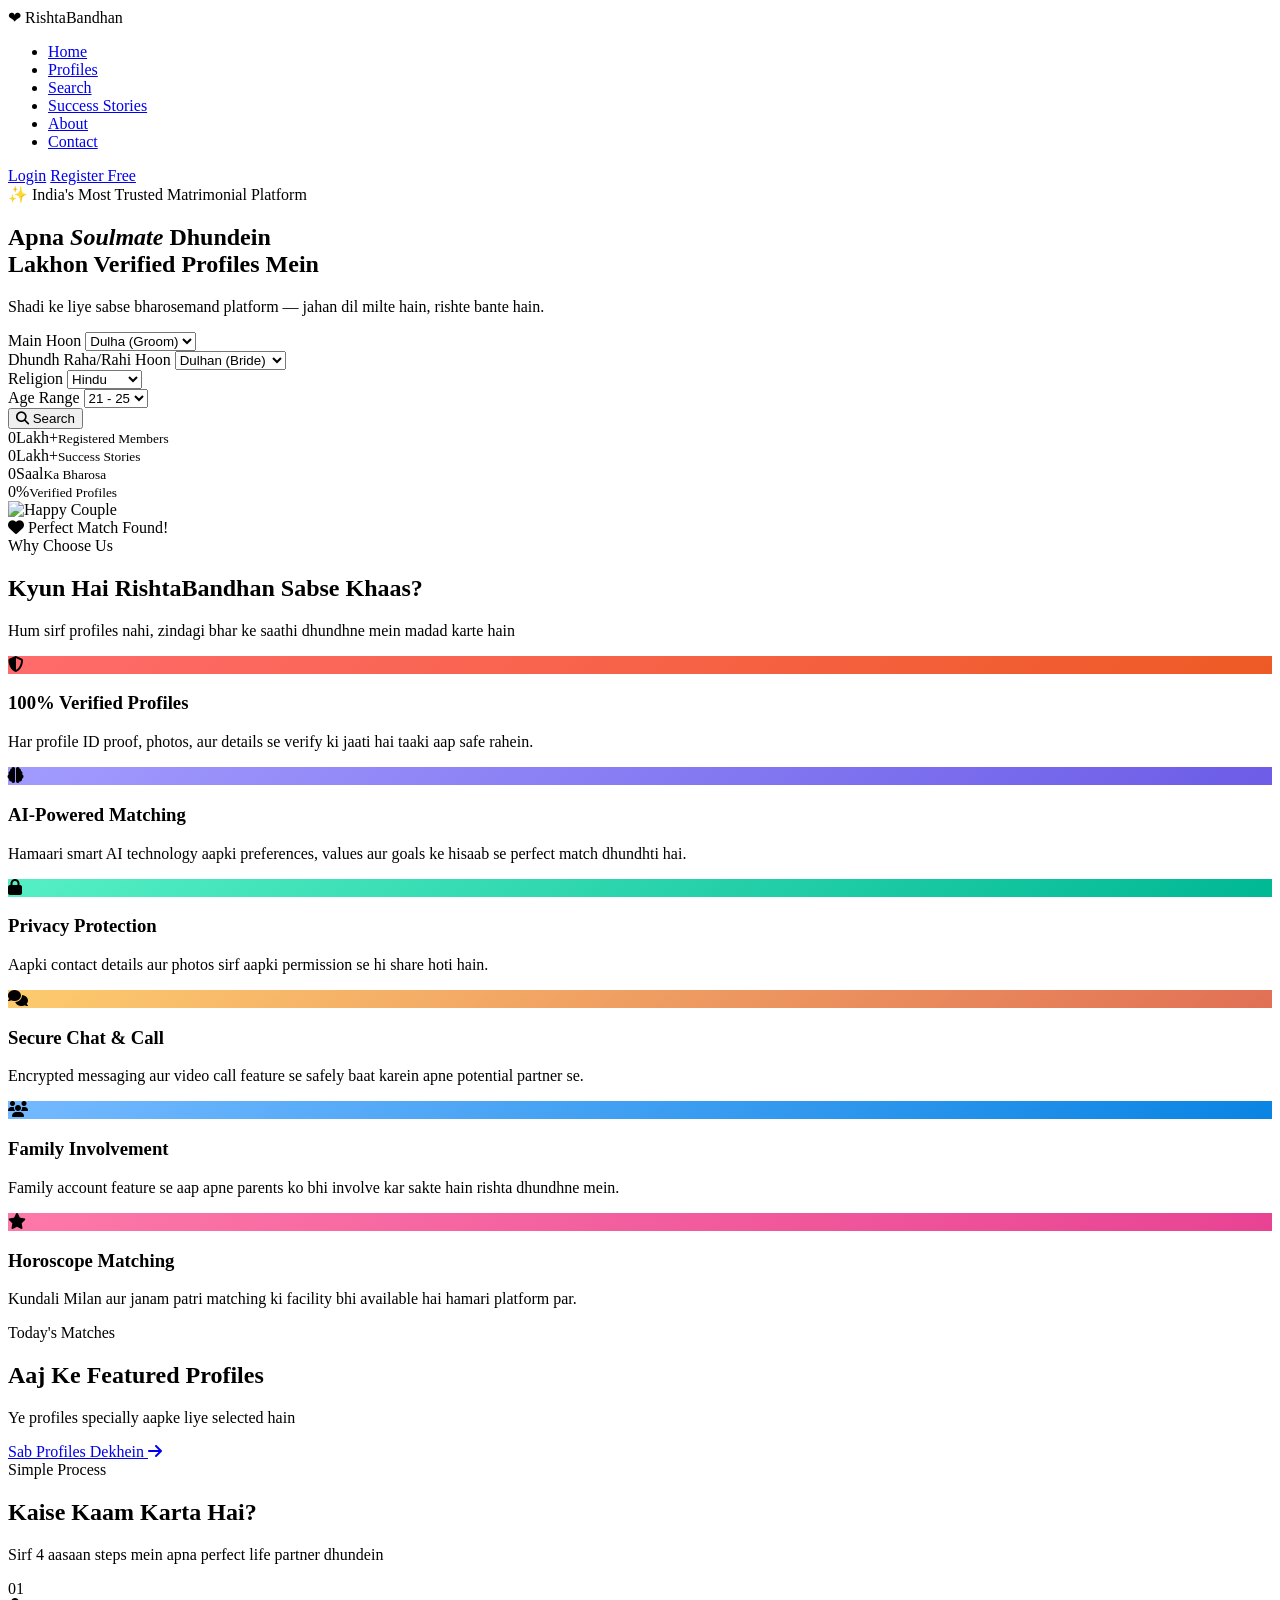
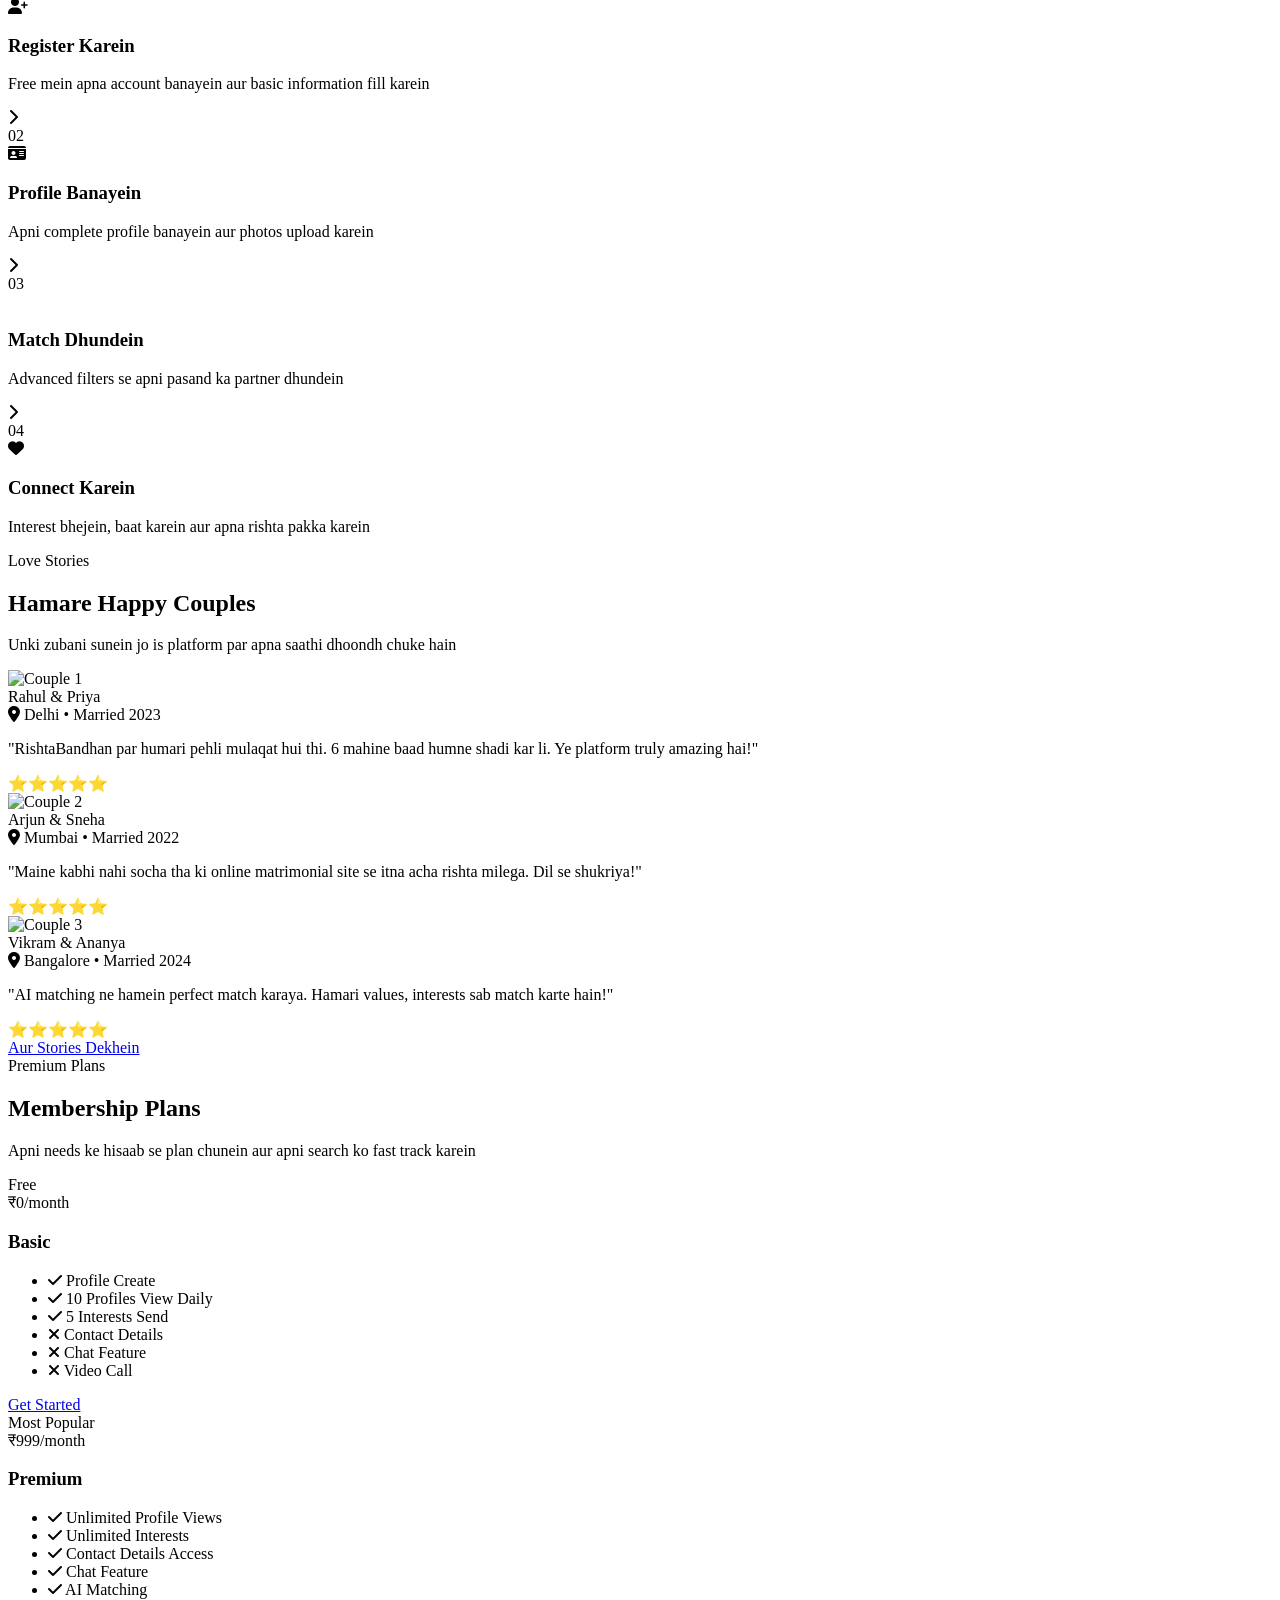
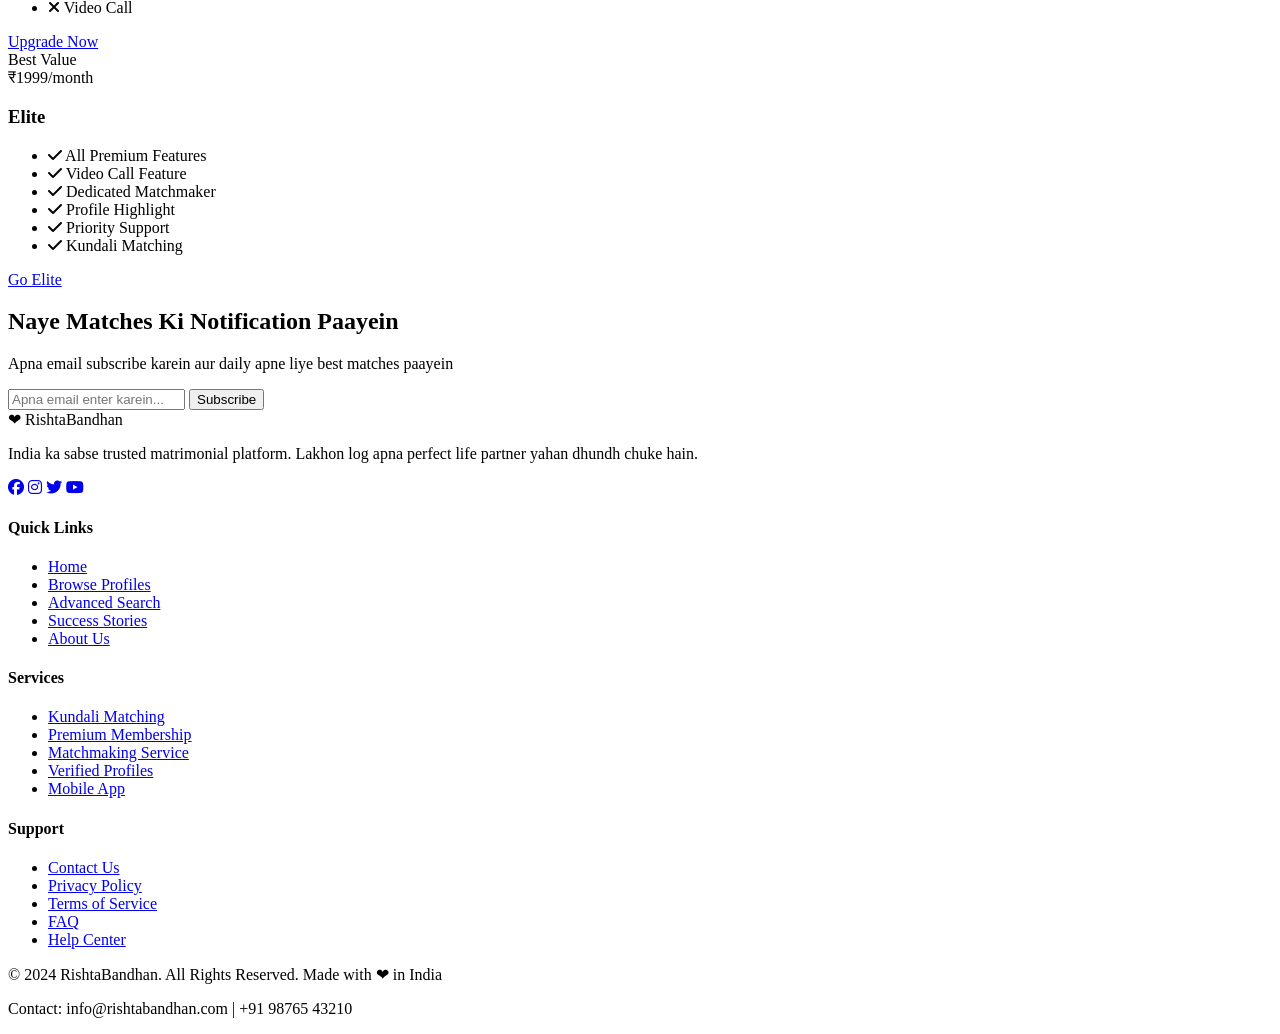
==== commit 2556b16a: "Add files via upload" ====
--- a/index.html
+++ b/index.html
@@ -1,482 +1,404 @@
 <!DOCTYPE html>
-<html lang="en">
+<html lang="hi">
 <head>
-<meta charset="UTF-8">
-<meta name="viewport" content="width=device-width, initial-scale=1.0">
-<meta name="description" content="Rishta.com - India's #1 Free Matrimony Website. Find your perfect life partner from 50,000+ verified profiles. Safe, secure & free to join.">
-<meta name="keywords" content="free matrimony site india, shaadi website, rishta online, marriage website india, find life partner">
-<title>Rishta.com - India's Trusted Free Matrimony Website</title>
-<link rel="manifest" href="manifest.json">
-<link href="https://fonts.googleapis.com/css2?family=Playfair+Display:wght@400;600;700;900&family=Poppins:wght@300;400;500;600;700&display=swap" rel="stylesheet">
-<link rel="stylesheet" href="https://cdnjs.cloudflare.com/ajax/libs/font-awesome/6.5.0/css/all.min.css">
-<link rel="stylesheet" href="styles.css">
+  <meta charset="UTF-8" />
+  <meta name="viewport" content="width=device-width, initial-scale=1.0" />
+  <title>RishtaBandhan - Premium Matrimonial</title>
+  <link rel="stylesheet" href="css/style.css" />
+  <link rel="stylesheet" href="css/animations.css" />
+  <link href="https://fonts.googleapis.com/css2?family=Playfair+Display:ital,wght@0,400;0,700;1,400&family=Nunito:wght@300;400;600;700&display=swap" rel="stylesheet" />
+  <link rel="stylesheet" href="https://cdnjs.cloudflare.com/ajax/libs/font-awesome/6.5.0/css/all.min.css" />
 </head>
 <body>
 
-<!-- HEADER (paste header.html content here or use JS include) -->
-<div id="header-placeholder"></div>
-
-<!-- ============ HERO SECTION ============ -->
-<section class="hero">
-  <div class="hero-pattern"></div>
-  <div class="hero-glow"></div>
-  <div class="container">
-    <div class="hero-inner">
-
-      <!-- Left: Text -->
-      <div class="hero-text">
-        <div class="hero-badge anim-fade-up">🏆 India's #1 Free Matrimony Platform</div>
-        <h1 class="hero-title anim-fade-up anim-delay-1">
-          Find Your <span class="highlight">Perfect Life Partner</span> Today
-        </h1>
-        <p class="hero-sub anim-fade-up anim-delay-2">
-          Search from 50,000+ verified profiles. Join free, stay safe, and find the one who is truly right for you.
-        </p>
-        <div class="hero-ctas anim-fade-up anim-delay-3">
-          <button class="btn btn-gold btn-lg" onclick="openModal('registerModal')">✨ Register Free</button>
-          <a href="search.html" class="btn btn-outline-white btn-lg">🔍 Browse Profiles</a>
-        </div>
-        <div class="hero-stats anim-fade-up anim-delay-4">
-          <div class="stat"><div class="stat-num">50K+</div><div class="stat-lbl">Active Profiles</div></div>
-          <div class="stat-divider"></div>
-          <div class="stat"><div class="stat-num">12K+</div><div class="stat-lbl">Happy Couples</div></div>
-          <div class="stat-divider"></div>
-          <div class="stat"><div class="stat-num">25+</div><div class="stat-lbl">States</div></div>
-          <div class="stat-divider"></div>
-          <div class="stat"><div class="stat-num">98%</div><div class="stat-lbl">Verified</div></div>
-        </div>
-      </div>
-
-      <!-- Right: Search Card -->
-      <div class="hero-card anim-fade-up anim-delay-2">
-        <h3>🔍 Find Your Match</h3>
-        <p>Use filters to find your perfect partner</p>
-        <div style="display:flex;flex-direction:column;gap:12px;margin-top:18px">
-          <div class="form-row">
-            <div class="form-group"><label>I am a</label><select class="form-control"><option>👨 Male</option><option>👩 Female</option></select></div>
-            <div class="form-group"><label>Looking for</label><select class="form-control"><option>👩 Female</option><option>👨 Male</option></select></div>
-          </div>
-          <div class="form-row">
-            <div class="form-group"><label>Age (Min)</label><select class="form-control"><option>22</option><option>24</option><option>26</option><option>28</option><option>30</option></select></div>
-            <div class="form-group"><label>Age (Max)</label><select class="form-control"><option>28</option><option>30</option><option>32</option><option>35</option><option>40</option></select></div>
-          </div>
-          <div class="form-row">
-            <div class="form-group"><label>Religion</label><select class="form-control"><option>Any</option><option>Hindu</option><option>Muslim</option><option>Sikh</option><option>Christian</option><option>Jain</option></select></div>
-            <div class="form-group"><label>City</label><select class="form-control"><option>Any</option><option>Delhi</option><option>Mumbai</option><option>Bangalore</option><option>Hyderabad</option><option>Pune</option></select></div>
-          </div>
-          <a href="search.html" class="btn btn-primary btn-full btn-lg" style="margin-top:4px">🔍 Search Profiles</a>
-          <div class="divider">or register to get personalized matches</div>
-          <div style="display:flex;gap:10px">
-            <button class="btn btn-outline" style="flex:1" onclick="openModal('registerModal')">📧 Email</button>
-            <button class="btn btn-outline" style="flex:1" onclick="openModal('registerModal')">📱 Phone</button>
-          </div>
-        </div>
-      </div>
-
-    </div>
-  </div>
-</section>
-
-<!-- ============ WHY CHOOSE US ============ -->
-<section class="section-pad bg-off-white" id="why">
-  <div class="container">
-    <div class="section-header">
-      <div class="section-tag">⭐ Why Choose Us</div>
-      <h2 class="section-title">Why <span>Rishta.com</span> is Different</h2>
-      <p class="section-subtitle">We make finding your life partner safe, simple, and free — no hidden charges ever.</p>
-    </div>
-    <div class="grid-3 why-grid">
-      <div class="why-card">
-        <div class="why-icon">✅</div>
-        <h3>100% Free Registration</h3>
-        <p>No hidden charges. Create your profile completely free and start finding matches today.</p>
-      </div>
-      <div class="why-card">
-        <div class="why-icon">🛡️</div>
-        <h3>Verified Profiles Only</h3>
-        <p>Every profile is manually reviewed. Zero fake profiles. Genuine people, genuine intent.</p>
-      </div>
-      <div class="why-card">
-        <div class="why-icon">🔒</div>
-        <h3>Privacy Protected</h3>
-        <p>Your phone number stays hidden until you choose to share it. Full control over your data.</p>
-      </div>
-      <div class="why-card">
-        <div class="why-icon">🤖</div>
-        <h3>AI Match Suggestions</h3>
-        <p>Our AI engine analyzes your preferences and suggests the most compatible profiles for you.</p>
-      </div>
-      <div class="why-card">
-        <div class="why-icon">⭐</div>
-        <h3>Horoscope Matching</h3>
-        <p>Free Kundali Milan and horoscope compatibility check — traditional values met with technology.</p>
-      </div>
-      <div class="why-card">
-        <div class="why-icon">💬</div>
-        <h3>Easy Communication</h3>
-        <p>Chat, send interest, and view contacts — all in one platform. WhatsApp integration included.</p>
-      </div>
-    </div>
-  </div>
-</section>
-
-<!-- ============ FEATURED PROFILES ============ -->
-<section class="section-pad" id="featured">
-  <div class="container">
-    <div class="section-header">
-      <div class="section-tag">💑 New Members</div>
-      <h2 class="section-title">Today's <span>Featured Profiles</span></h2>
-      <p class="section-subtitle">Recently joined verified members looking for their life partner</p>
-    </div>
-    <div class="grid-4" id="featuredGrid"></div>
-    <div style="text-align:center;margin-top:40px">
-      <a href="search.html" class="btn btn-primary btn-lg">🔍 View All Profiles</a>
-    </div>
-  </div>
-</section>
-
-<!-- ============ SUCCESS STORIES ============ -->
-<section class="section-pad stories-section" id="stories">
-  <div class="container">
-    <div class="section-header">
-      <div class="section-tag" style="background:rgba(212,160,23,0.15);color:var(--gold)">💕 Success Stories</div>
-      <h2 class="section-title" style="color:white">Couples Who Found <span style="color:var(--gold)">Love on Rishta.com</span></h2>
-      <p class="section-subtitle" style="color:rgba(255,255,255,0.6)">Real people, real stories — matched through Rishta.com</p>
-    </div>
-    <div class="grid-3">
-      <div class="story-card">
-        <div class="hearts">❤️❤️❤️</div>
-        <div class="story-couple">
-          <div class="couple-photos"><div class="couple-photo">👨</div><div class="couple-photo" style="margin-left:-12px">👩</div></div>
-          <div><div class="couple-names">Rahul & Priya</div><div style="font-size:12px;color:rgba(255,255,255,0.5);margin-top:2px">📍 Delhi → Jaipur</div></div>
-        </div>
-        <p class="story-quote">"I created my profile on Rishta.com and within 2 months I found Priya. We have been happily together for 2 years now. Thank you Rishta.com!"</p>
-        <div class="story-date">💍 Married: March 2024</div>
-      </div>
-      <div class="story-card">
-        <div class="hearts">💕💕💕</div>
-        <div class="story-couple">
-          <div class="couple-photos"><div class="couple-photo">👩</div><div class="couple-photo" style="margin-left:-12px">👨</div></div>
-          <div><div class="couple-names">Sneha & Vikram</div><div style="font-size:12px;color:rgba(255,255,255,0.5);margin-top:2px">📍 Mumbai → Pune</div></div>
-        </div>
-        <p class="story-quote">"I was hesitant about online matrimony, but Rishta.com's verified profiles gave me the confidence. Sneha became my life partner!"</p>
-        <div class="story-date">💍 Married: November 2023</div>
-      </div>
-      <div class="story-card">
-        <div class="hearts">🌹🌹🌹</div>
-        <div class="story-couple">
-          <div class="couple-photos"><div class="couple-photo">👨</div><div class="couple-photo" style="margin-left:-12px">👩</div></div>
-          <div><div class="couple-names">Arjun & Kavitha</div><div style="font-size:12px;color:rgba(255,255,255,0.5);margin-top:2px">📍 Bangalore → Chennai</div></div>
-        </div>
-        <p class="story-quote">"Different cities, same values. The AI match suggestion is what started our story. Best matrimony platform in India!"</p>
-        <div class="story-date">💍 Married: January 2024</div>
-      </div>
-    </div>
-    <div style="text-align:center;margin-top:40px">
-      <a href="success-stories.html" class="btn btn-outline-white btn-lg">Read More Stories →</a>
-    </div>
-  </div>
-</section>
-
-<!-- ============ MEMBERSHIP PLANS ============ -->
-<section class="section-pad" id="plans">
-  <div class="container">
-    <div class="section-header">
-      <div class="section-tag">💎 Membership</div>
-      <h2 class="section-title">Simple, Transparent <span>Pricing</span></h2>
-      <p class="section-subtitle">Choose a plan that fits your needs. Start free, upgrade when you're ready.</p>
-    </div>
-    <div class="plans-grid">
-      <div class="plan-card">
-        <div class="plan-icon">🌱</div>
-        <div class="plan-name">Basic</div>
-        <div class="plan-price"><sup>₹</sup>199</div>
-        <div class="plan-duration">1 Month</div>
-        <ul class="plan-features">
-          <li><span class="check">✓</span> View 2 Contact Numbers</li>
-          <li><span class="check">✓</span> Unlimited Profile Views</li>
-          <li><span class="check">✓</span> Send Interests</li>
-          <li><span class="check">✓</span> Limited Chat</li>
-          <li><span class="cross">✗</span> Profile Boost</li>
-          <li><span class="cross">✗</span> Video Calls</li>
-        </ul>
-        <button class="btn btn-outline btn-full" onclick="openModal('registerModal')">Get Started</button>
-      </div>
-      <div class="plan-card popular">
-        <div class="plan-badge">⭐ Most Popular</div>
-        <div class="plan-icon">💎</div>
-        <div class="plan-name">Premium</div>
-        <div class="plan-price"><sup>₹</sup>499</div>
-        <div class="plan-duration">3 Months</div>
-        <ul class="plan-features">
-          <li><span class="check">✓</span> View 4 Contact Numbers</li>
-          <li><span class="check">✓</span> Unlimited Profile Views</li>
-          <li><span class="check">✓</span> Priority Interests</li>
-          <li><span class="check">✓</span> Unlimited Chat</li>
-          <li><span class="check">✓</span> 1 Profile Boost</li>
-          <li><span class="check">✓</span> 2 Video Calls/Month</li>
-        </ul>
-        <button class="btn btn-gold btn-full" onclick="openModal('registerModal')">Get Started ⭐</button>
-      </div>
-      <div class="plan-card">
-        <div class="plan-icon">👑</div>
-        <div class="plan-name">Platinum</div>
-        <div class="plan-price"><sup>₹</sup>999</div>
-        <div class="plan-duration">6 Months</div>
-        <ul class="plan-features">
-          <li><span class="check">✓</span> View 6 Contact Numbers</li>
-          <li><span class="check">✓</span> Unlimited Profile Views</li>
-          <li><span class="check">✓</span> VIP Priority Match</li>
-          <li><span class="check">✓</span> Unlimited Chat + WhatsApp</li>
-          <li><span class="check">✓</span> 3 Profile Boosts</li>
-          <li><span class="check">✓</span> Unlimited Video Calls</li>
-        </ul>
-        <button class="btn btn-primary btn-full" onclick="openModal('registerModal')">Get Started 👑</button>
-      </div>
-    </div>
-  </div>
-</section>
-
-<!-- ============ BLOG ============ -->
-<section class="section-pad bg-off-white" id="blog">
-  <div class="container">
-    <div class="section-header">
-      <div class="section-tag">📝 Blog</div>
-      <h2 class="section-title">Marriage & <span>Relationship Tips</span></h2>
-      <p class="section-subtitle">Expert advice on finding the right partner and building a strong marriage</p>
-    </div>
-    <div class="grid-3">
-      <div class="blog-card">
-        <div class="blog-thumb">💍</div>
-        <div class="blog-body">
-          <div class="blog-cat">Matrimony Guide</div>
-          <h3 class="blog-title">Top 5 Free Matrimony Sites in India 2024 — Which One is Best?</h3>
-          <p class="blog-excerpt">We compare India's most popular matrimony websites and tell you what to look for when searching for a life partner online...</p>
-          <div class="blog-meta"><i class="fa fa-calendar"></i> March 15, 2024 &nbsp;·&nbsp; <i class="fa fa-clock"></i> 5 min read</div>
-        </div>
-      </div>
-      <div class="blog-card">
-        <div class="blog-thumb">❤️</div>
-        <div class="blog-body">
-          <div class="blog-cat">Relationship Tips</div>
-          <h3 class="blog-title">How to Choose a Life Partner in Arrange Marriage — 10 Essential Tips</h3>
-          <p class="blog-excerpt">Arrange marriage is a big decision. These 10 tips will help you find the right partner. Family values, compatibility and communication are key...</p>
-          <div class="blog-meta"><i class="fa fa-calendar"></i> March 8, 2024 &nbsp;·&nbsp; <i class="fa fa-clock"></i> 7 min read</div>
-        </div>
-      </div>
-      <div class="blog-card">
-        <div class="blog-thumb">🛡️</div>
-        <div class="blog-body">
-          <div class="blog-cat">Online Safety</div>
-          <h3 class="blog-title">How to Stay Safe on Online Matrimony Sites — Avoid Scams</h3>
-          <p class="blog-excerpt">Online matrimony can be safe if you choose the right platform and follow these 8 essential tips. Learn how to identify fake profiles...</p>
-          <div class="blog-meta"><i class="fa fa-calendar"></i> March 1, 2024 &nbsp;·&nbsp; <i class="fa fa-clock"></i> 6 min read</div>
-        </div>
-      </div>
-    </div>
-    <div style="text-align:center;margin-top:40px">
-      <a href="blog.html" class="btn btn-outline btn-lg">View All Articles →</a>
-    </div>
-  </div>
-</section>
-
-<!-- ============ CTA SECTION ============ -->
-<section class="cta-section">
-  <div class="cta-pattern"></div>
-  <div class="container" style="position:relative;z-index:1;text-align:center">
-    <h2 class="cta-title">Ready to Find Your Soulmate? 💑</h2>
-    <p class="cta-sub">Join 50,000+ happy members — completely free!</p>
-    <div style="display:flex;gap:16px;justify-content:center;flex-wrap:wrap">
-      <button class="btn btn-white btn-lg" onclick="openModal('registerModal')">✨ Register Now — Free</button>
-      <a href="search.html" class="btn btn-outline-white btn-lg">🔍 Browse Profiles</a>
-    </div>
-  </div>
-</section>
-
-<!-- FOOTER -->
-<div id="footer-placeholder"></div>
-
-<!-- PAGE-SPECIFIC CSS -->
-<style>
-body { padding-top: var(--navbar-height); }
-
-/* Hero */
-.hero {
-  min-height: 100vh; padding: 80px 0 60px;
-  background: linear-gradient(135deg, #1A0A0A 0%, #2D1515 40%, #4A1A1A 100%);
-  position: relative; overflow: hidden; display: flex; align-items: center;
-}
-.hero-pattern {
-  position: absolute; inset: 0; opacity: 0.04;
-  background-image: repeating-linear-gradient(45deg, var(--gold) 0, var(--gold) 1px, transparent 0, transparent 50%);
-  background-size: 20px 20px; pointer-events: none;
-}
-.hero-glow {
-  position: absolute; width: 500px; height: 500px;
-  background: radial-gradient(circle, rgba(212,160,23,0.12), transparent 70%);
-  top: 50%; left: 50%; transform: translate(-50%,-50%);
-  pointer-events: none; animation: pulse 4s ease-in-out infinite;
-}
-.hero-inner {
-  display: grid; grid-template-columns: 1fr 1fr; gap: 60px; align-items: center;
-}
-.hero-badge {
-  display: inline-flex; align-items: center; gap: 8px;
-  background: rgba(212,160,23,0.15); border: 1px solid rgba(212,160,23,0.3);
-  color: var(--gold-light); font-size: 13px; font-weight: 600;
-  padding: 8px 18px; border-radius: 50px; margin-bottom: 20px;
-}
-.hero-title {
-  font-family: var(--font-display); font-size: clamp(32px, 4.5vw, 58px);
-  font-weight: 900; color: white; line-height: 1.12; margin-bottom: 20px;
-}
-.highlight {
-  background: linear-gradient(135deg, var(--gold), var(--gold-light));
-  -webkit-background-clip: text; -webkit-text-fill-color: transparent; background-clip: text;
-}
-.hero-sub { font-size: 16px; color: rgba(255,255,255,0.7); line-height: 1.7; margin-bottom: 30px; }
-.hero-ctas { display: flex; gap: 14px; flex-wrap: wrap; margin-bottom: 36px; }
-.hero-stats { display: flex; align-items: center; gap: 20px; flex-wrap: wrap; }
-.stat { text-align: center; }
-.stat-num { font-family: var(--font-display); font-size: 26px; font-weight: 900; color: var(--gold-light); }
-.stat-lbl { font-size: 12px; color: rgba(255,255,255,0.55); margin-top: 2px; }
-.stat-divider { width: 1px; height: 36px; background: rgba(255,255,255,0.15); }
-
-/* Hero Card */
-.hero-card {
-  background: rgba(255,255,255,0.97); border-radius: 24px;
-  padding: 30px; box-shadow: 0 20px 60px rgba(0,0,0,0.5);
-}
-.hero-card h3 { font-family: var(--font-display); font-size: 20px; color: var(--red); margin-bottom: 4px; }
-.hero-card > p { font-size: 13px; color: var(--gray); }
-
-/* Why cards */
-.bg-off-white { background: var(--off-white); }
-.why-grid { margin-top: 0; }
-.why-card {
-  background: white; border-radius: var(--radius); padding: 30px;
-  box-shadow: var(--shadow); border: 1px solid var(--border);
-  transition: all 0.3s; text-align: center; position: relative; overflow: hidden;
-}
-.why-card::before { content: ''; position: absolute; top: 0; left: 0; right: 0; height: 4px; background: linear-gradient(90deg, var(--red), var(--gold)); }
-.why-card:hover { transform: translateY(-6px); box-shadow: var(--shadow-lg); }
-.why-icon { width: 66px; height: 66px; margin: 0 auto 18px; background: linear-gradient(135deg, rgba(192,57,43,0.09), rgba(212,160,23,0.09)); border-radius: 50%; display: flex; align-items: center; justify-content: center; font-size: 26px; }
-.why-card h3 { font-family: var(--font-display); font-size: 18px; color: var(--dark); margin-bottom: 10px; }
-.why-card p { font-size: 14px; color: var(--gray); line-height: 1.65; }
-
-/* Stories */
-.stories-section { background: linear-gradient(135deg, #1A1A2E 0%, #2D1515 100%); }
-.stories-section .section-title { color: white; }
-.story-card { background: rgba(255,255,255,0.06); border: 1px solid rgba(255,255,255,0.1); border-radius: var(--radius); padding: 26px; transition: all 0.3s; }
-.story-card:hover { background: rgba(255,255,255,0.1); transform: translateY(-4px); }
-.hearts { font-size: 18px; margin-bottom: 14px; }
-.story-couple { display: flex; align-items: center; gap: 14px; margin-bottom: 16px; }
-.couple-photos { display: flex; }
-.couple-photo { width: 48px; height: 48px; border-radius: 50%; border: 3px solid var(--gold); background: linear-gradient(135deg, #F8D7DA, #FFF3CD); display: flex; align-items: center; justify-content: center; font-size: 20px; }
-.couple-names { font-family: var(--font-display); font-size: 16px; font-weight: 700; color: white; }
-.story-quote { font-size: 14px; color: rgba(255,255,255,0.7); line-height: 1.7; font-style: italic; }
-.story-date { font-size: 12px; color: var(--gold); margin-top: 14px; font-weight: 600; }
-
-/* Plans */
-.plans-grid { display: grid; grid-template-columns: repeat(3, 1fr); gap: 24px; max-width: 900px; margin: 0 auto; }
-
-/* Blog */
-.blog-card { background: white; border-radius: var(--radius); overflow: hidden; box-shadow: var(--shadow); border: 1px solid var(--border); transition: all 0.3s; }
-.blog-card:hover { transform: translateY(-4px); box-shadow: var(--shadow-lg); }
-.blog-thumb { height: 170px; background: linear-gradient(135deg, #FDECEA, #FFF8E7); display: flex; align-items: center; justify-content: center; font-size: 52px; }
-.blog-body { padding: 20px; }
-.blog-cat { font-size: 11px; font-weight: 700; color: var(--red); text-transform: uppercase; letter-spacing: 1px; }
-.blog-title { font-family: var(--font-display); font-size: 16px; font-weight: 700; color: var(--dark); margin-top: 8px; margin-bottom: 10px; line-height: 1.4; }
-.blog-excerpt { font-size: 13px; color: var(--gray); line-height: 1.6; }
-.blog-meta { display: flex; align-items: center; gap: 6px; margin-top: 14px; font-size: 12px; color: var(--gray); }
-.blog-meta i { color: var(--red); }
-
-/* CTA */
-.cta-section { background: linear-gradient(135deg, var(--red) 0%, var(--red-dark) 100%); padding: 80px 0; position: relative; overflow: hidden; }
-.cta-pattern { position: absolute; inset: 0; opacity: 0.05; background-image: repeating-linear-gradient(45deg, white 0, white 1px, transparent 0, transparent 50%); background-size: 20px 20px; }
-.cta-title { font-family: var(--font-display); font-size: clamp(26px, 4vw, 46px); color: white; font-weight: 900; margin-bottom: 14px; }
-.cta-sub { font-size: 18px; color: rgba(255,255,255,0.8); margin-bottom: 36px; }
-
-/* ===== RESPONSIVE ===== */
-@media (max-width: 900px) {
-  .hero-inner { grid-template-columns: 1fr; gap: 40px; text-align: center; }
-  .hero-ctas { justify-content: center; }
-  .hero-stats { justify-content: center; }
-  .hero-badge { display: inline-flex; }
-  .hero-card { max-width: 480px; margin: 0 auto; }
-  .plans-grid { grid-template-columns: 1fr; max-width: 420px; }
-}
-@media (max-width: 600px) {
-  .hero { padding: 60px 0 50px; min-height: auto; }
-  .hero-title { font-size: 30px; }
-  .stat-divider { display: none; }
-  .hero-stats { gap: 16px; }
-  .stat-num { font-size: 22px; }
-  .plans-grid { max-width: 100%; }
-  .cta-title { font-size: 24px; }
-}
-</style>
-
-<!-- SCRIPTS -->
-<script>
-// Profile data
-const profiles = [
-  {id:1,name:"Priya Sharma",age:26,city:"Delhi",religion:"Hindu",profession:"Software Engineer",edu:"B.Tech",photo:"👩",caste:"Brahmin",height:"5'4\"",salary:"8 LPA",bio:"I am a software engineer based in Delhi looking for a simple and loving partner who values family.",gender:"female"},
-  {id:2,name:"Anjali Verma",age:24,city:"Mumbai",religion:"Hindu",profession:"Doctor",edu:"MBBS",photo:"👩",caste:"Kshatriya",height:"5'3\"",salary:"12 LPA",bio:"A doctor in Mumbai seeking a balanced family life. I love yoga and classical music.",gender:"female"},
-  {id:3,name:"Riya Patel",age:28,city:"Ahmedabad",religion:"Jain",profession:"CA",edu:"CA",photo:"👩",caste:"Patel",height:"5'2\"",salary:"10 LPA",bio:"Chartered Accountant in a reputed firm. Family values are very important to me.",gender:"female"},
-  {id:4,name:"Sneha Reddy",age:25,city:"Hyderabad",religion:"Hindu",profession:"Teacher",edu:"M.Ed",photo:"👩",caste:"Reddy",height:"5'5\"",salary:"5 LPA",bio:"School teacher with a passion for education. Simple life and strong family values are my priority.",gender:"female"},
-  {id:5,name:"Rahul Gupta",age:28,city:"Bangalore",religion:"Hindu",profession:"Data Scientist",edu:"M.Tech",photo:"👨",caste:"Brahmin",height:"5'10\"",salary:"18 LPA",bio:"Data scientist at a top tech firm. I love long walks, coffee, and genuine conversations.",gender:"male"},
-  {id:6,name:"Arjun Singh",age:31,city:"Pune",religion:"Hindu",profession:"Manager",edu:"MBA",photo:"👨",caste:"Rajput",height:"6'0\"",salary:"25 LPA",bio:"MBA from IIM. Corporate professional but family comes first. Seeking a loving and stable relationship.",gender:"male"},
-  {id:7,name:"Vikram Nair",age:29,city:"Chennai",religion:"Hindu",profession:"Engineer",edu:"B.Tech",photo:"👨",caste:"Nair",height:"5'11\"",salary:"14 LPA",bio:"Civil engineer working on infrastructure projects. Honest, caring, family-oriented person.",gender:"male"},
-  {id:8,name:"Fatima Khan",age:27,city:"Lucknow",religion:"Muslim",profession:"Architect",edu:"B.Arch",photo:"👩",caste:"Sunni",height:"5'4\"",salary:"7 LPA",bio:"Passionate architect designing beautiful spaces. Seeking a partner who appreciates art and creativity.",gender:"female"},
-];
-
-function profileCard(p) {
-  const bg = p.gender==='female' ? 'linear-gradient(135deg,#FDECEA,#FFF3CD)' : 'linear-gradient(135deg,#E8F8F5,#EBF5FB)';
-  return `<div class="profile-card" onclick="location.href='profile.html?id=${p.id}'">
-    <div class="profile-photo-wrap" style="background:${bg}">${p.photo}</div>
-    <div class="profile-card-body">
-      <div class="profile-name">${p.name}</div>
-      <div class="verified">✅ Verified Profile</div>
-      <div class="profile-meta">🎂 ${p.age} yrs &nbsp;|&nbsp; 📍 ${p.city}<br>💼 ${p.profession} &nbsp;|&nbsp; 📚 ${p.edu}</div>
-      <div class="profile-tags">
-        <span class="profile-tag">${p.religion}</span>
-        <span class="profile-tag gold">${p.caste}</span>
-        <span class="profile-tag">${p.height}</span>
-      </div>
-      <div class="profile-card-actions">
-        <button class="btn-interest" onclick="event.stopPropagation();showToast('Interest sent! ❤️')">❤️ Interest</button>
-        <button class="btn-view-profile" onclick="event.stopPropagation();location.href='profile.html?id=${p.id}'">View Profile</button>
-      </div>
-    </div>
-  </div>`;
-}
-
-// Render featured profiles
-document.addEventListener('DOMContentLoaded', () => {
-  const grid = document.getElementById('featuredGrid');
-  if(grid) grid.innerHTML = profiles.slice(0,4).map(profileCard).join('');
-
-  // Load header/footer via fetch (when served from a server)
-  // For GitHub Pages, the header/footer are inlined — see combined file
-});
-
-// Notification after delay
-setTimeout(() => showNotif('💑','New Match Found!','Priya Sharma viewed your profile and sent you an interest!'), 9000);
-</script>
-
-<!-- Load header.html and footer.html content -->
-<script>
-// Simple HTML include for static sites
-async function loadHTML(id, file) {
-  try {
-    const r = await fetch(file);
-    if(r.ok) document.getElementById(id).innerHTML = await r.text();
-  } catch(e) { console.log('Include not loaded:', file); }
-}
-loadHTML('header-placeholder','header.html');
-loadHTML('footer-placeholder','footer.html');
-</script>
-
+  <!-- NAVBAR -->
+  <nav class="navbar" id="navbar">
+    <div class="nav-container">
+      <div class="logo">
+        <span class="logo-icon">❤</span>
+        <span class="logo-text">RishtaBandhan</span>
+      </div>
+      <ul class="nav-links" id="navLinks">
+        <li><a href="index.html" class="active">Home</a></li>
+        <li><a href="profiles.html">Profiles</a></li>
+        <li><a href="search.html">Search</a></li>
+        <li><a href="success-stories.html">Success Stories</a></li>
+        <li><a href="about.html">About</a></li>
+        <li><a href="contact.html">Contact</a></li>
+      </ul>
+      <div class="nav-actions">
+        <a href="login.html" class="btn btn-outline">Login</a>
+        <a href="register.html" class="btn btn-primary">Register Free</a>
+      </div>
+      <div class="hamburger" id="hamburger">
+        <span></span><span></span><span></span>
+      </div>
+    </div>
+  </nav>
+
+  <!-- HERO SECTION -->
+  <section class="hero">
+    <div class="hero-bg"></div>
+    <div class="hero-content">
+      <div class="hero-badge">✨ India's Most Trusted Matrimonial Platform</div>
+      <h1 class="hero-title">
+        Apna <em>Soulmate</em> Dhundein<br/>
+        <span>Lakhon Verified Profiles Mein</span>
+      </h1>
+      <p class="hero-subtitle">Shadi ke liye sabse bharosemand platform — jahan dil milte hain, rishte bante hain.</p>
+
+      <!-- Quick Search -->
+      <div class="hero-search">
+        <div class="search-row">
+          <div class="search-field">
+            <label>Main Hoon</label>
+            <select id="gender">
+              <option>Dulha (Groom)</option>
+              <option>Dulhan (Bride)</option>
+            </select>
+          </div>
+          <div class="search-field">
+            <label>Dhundh Raha/Rahi Hoon</label>
+            <select id="lookingFor">
+              <option>Dulhan (Bride)</option>
+              <option>Dulha (Groom)</option>
+            </select>
+          </div>
+          <div class="search-field">
+            <label>Religion</label>
+            <select id="religion">
+              <option>Hindu</option>
+              <option>Muslim</option>
+              <option>Sikh</option>
+              <option>Christian</option>
+              <option>Jain</option>
+              <option>Buddhist</option>
+            </select>
+          </div>
+          <div class="search-field">
+            <label>Age Range</label>
+            <select id="ageRange">
+              <option>21 - 25</option>
+              <option>26 - 30</option>
+              <option>31 - 35</option>
+              <option>36 - 40</option>
+              <option>41+</option>
+            </select>
+          </div>
+          <button class="btn btn-primary search-btn" onclick="window.location.href='search.html'">
+            <i class="fas fa-search"></i> Search
+          </button>
+        </div>
+      </div>
+
+      <div class="hero-stats">
+        <div class="stat"><span class="stat-num" data-target="50">0</span><span>Lakh+</span><small>Registered Members</small></div>
+        <div class="stat-divider"></div>
+        <div class="stat"><span class="stat-num" data-target="10">0</span><span>Lakh+</span><small>Success Stories</small></div>
+        <div class="stat-divider"></div>
+        <div class="stat"><span class="stat-num" data-target="25">0</span><span>Saal</span><small>Ka Bharosa</small></div>
+        <div class="stat-divider"></div>
+        <div class="stat"><span class="stat-num" data-target="98">0</span><span>%</span><small>Verified Profiles</small></div>
+      </div>
+    </div>
+    <div class="hero-image">
+      <div class="couple-card">
+        <div class="couple-img">
+          <img src="https://images.unsplash.com/photo-1583939003579-730e3918a45a?w=400&h=500&fit=crop" alt="Happy Couple" />
+        </div>
+        <div class="couple-badge"><i class="fas fa-heart"></i> Perfect Match Found!</div>
+      </div>
+    </div>
+  </section>
+
+  <!-- FEATURES SECTION -->
+  <section class="features" id="features">
+    <div class="container">
+      <div class="section-header">
+        <span class="section-tag">Why Choose Us</span>
+        <h2>Kyun Hai RishtaBandhan Sabse Khaas?</h2>
+        <p>Hum sirf profiles nahi, zindagi bhar ke saathi dhundhne mein madad karte hain</p>
+      </div>
+      <div class="features-grid">
+        <div class="feature-card">
+          <div class="feature-icon" style="background: linear-gradient(135deg, #ff6b6b, #ee5a24)">
+            <i class="fas fa-shield-alt"></i>
+          </div>
+          <h3>100% Verified Profiles</h3>
+          <p>Har profile ID proof, photos, aur details se verify ki jaati hai taaki aap safe rahein.</p>
+        </div>
+        <div class="feature-card">
+          <div class="feature-icon" style="background: linear-gradient(135deg, #a29bfe, #6c5ce7)">
+            <i class="fas fa-brain"></i>
+          </div>
+          <h3>AI-Powered Matching</h3>
+          <p>Hamaari smart AI technology aapki preferences, values aur goals ke hisaab se perfect match dhundhti hai.</p>
+        </div>
+        <div class="feature-card">
+          <div class="feature-icon" style="background: linear-gradient(135deg, #55efc4, #00b894)">
+            <i class="fas fa-lock"></i>
+          </div>
+          <h3>Privacy Protection</h3>
+          <p>Aapki contact details aur photos sirf aapki permission se hi share hoti hain.</p>
+        </div>
+        <div class="feature-card">
+          <div class="feature-icon" style="background: linear-gradient(135deg, #fdcb6e, #e17055)">
+            <i class="fas fa-comments"></i>
+          </div>
+          <h3>Secure Chat & Call</h3>
+          <p>Encrypted messaging aur video call feature se safely baat karein apne potential partner se.</p>
+        </div>
+        <div class="feature-card">
+          <div class="feature-icon" style="background: linear-gradient(135deg, #74b9ff, #0984e3)">
+            <i class="fas fa-users"></i>
+          </div>
+          <h3>Family Involvement</h3>
+          <p>Family account feature se aap apne parents ko bhi involve kar sakte hain rishta dhundhne mein.</p>
+        </div>
+        <div class="feature-card">
+          <div class="feature-icon" style="background: linear-gradient(135deg, #fd79a8, #e84393)">
+            <i class="fas fa-star"></i>
+          </div>
+          <h3>Horoscope Matching</h3>
+          <p>Kundali Milan aur janam patri matching ki facility bhi available hai hamari platform par.</p>
+        </div>
+      </div>
+    </div>
+  </section>
+
+  <!-- FEATURED PROFILES -->
+  <section class="featured-profiles">
+    <div class="container">
+      <div class="section-header">
+        <span class="section-tag">Today's Matches</span>
+        <h2>Aaj Ke Featured Profiles</h2>
+        <p>Ye profiles specially aapke liye selected hain</p>
+      </div>
+      <div class="profiles-grid" id="featuredProfiles">
+        <!-- Generated by JS -->
+      </div>
+      <div class="text-center mt-40">
+        <a href="profiles.html" class="btn btn-primary btn-lg">Sab Profiles Dekhein <i class="fas fa-arrow-right"></i></a>
+      </div>
+    </div>
+  </section>
+
+  <!-- HOW IT WORKS -->
+  <section class="how-it-works">
+    <div class="container">
+      <div class="section-header">
+        <span class="section-tag">Simple Process</span>
+        <h2>Kaise Kaam Karta Hai?</h2>
+        <p>Sirf 4 aasaan steps mein apna perfect life partner dhundein</p>
+      </div>
+      <div class="steps-container">
+        <div class="step">
+          <div class="step-num">01</div>
+          <div class="step-icon"><i class="fas fa-user-plus"></i></div>
+          <h3>Register Karein</h3>
+          <p>Free mein apna account banayein aur basic information fill karein</p>
+        </div>
+        <div class="step-arrow"><i class="fas fa-chevron-right"></i></div>
+        <div class="step">
+          <div class="step-num">02</div>
+          <div class="step-icon"><i class="fas fa-id-card"></i></div>
+          <h3>Profile Banayein</h3>
+          <p>Apni complete profile banayein aur photos upload karein</p>
+        </div>
+        <div class="step-arrow"><i class="fas fa-chevron-right"></i></div>
+        <div class="step">
+          <div class="step-num">03</div>
+          <div class="step-icon"><i class="fas fa-search-heart"></i></div>
+          <h3>Match Dhundein</h3>
+          <p>Advanced filters se apni pasand ka partner dhundein</p>
+        </div>
+        <div class="step-arrow"><i class="fas fa-chevron-right"></i></div>
+        <div class="step">
+          <div class="step-num">04</div>
+          <div class="step-icon"><i class="fas fa-heart"></i></div>
+          <h3>Connect Karein</h3>
+          <p>Interest bhejein, baat karein aur apna rishta pakka karein</p>
+        </div>
+      </div>
+    </div>
+  </section>
+
+  <!-- SUCCESS STORIES -->
+  <section class="success-stories">
+    <div class="container">
+      <div class="section-header">
+        <span class="section-tag">Love Stories</span>
+        <h2>Hamare Happy Couples</h2>
+        <p>Unki zubani sunein jo is platform par apna saathi dhoondh chuke hain</p>
+      </div>
+      <div class="stories-grid">
+        <div class="story-card">
+          <div class="story-img">
+            <img src="https://images.unsplash.com/photo-1529634597503-139d3726fed5?w=300&h=200&fit=crop" alt="Couple 1" />
+          </div>
+          <div class="story-content">
+            <div class="story-names">Rahul & Priya</div>
+            <div class="story-location"><i class="fas fa-map-marker-alt"></i> Delhi • Married 2023</div>
+            <p>"RishtaBandhan par humari pehli mulaqat hui thi. 6 mahine baad humne shadi kar li. Ye platform truly amazing hai!"</p>
+            <div class="story-rating">⭐⭐⭐⭐⭐</div>
+          </div>
+        </div>
+        <div class="story-card">
+          <div class="story-img">
+            <img src="https://images.unsplash.com/photo-1606216794074-735e91aa2c92?w=300&h=200&fit=crop" alt="Couple 2" />
+          </div>
+          <div class="story-content">
+            <div class="story-names">Arjun & Sneha</div>
+            <div class="story-location"><i class="fas fa-map-marker-alt"></i> Mumbai • Married 2022</div>
+            <p>"Maine kabhi nahi socha tha ki online matrimonial site se itna acha rishta milega. Dil se shukriya!"</p>
+            <div class="story-rating">⭐⭐⭐⭐⭐</div>
+          </div>
+        </div>
+        <div class="story-card">
+          <div class="story-img">
+            <img src="https://images.unsplash.com/photo-1511285560929-80b456fea0bc?w=300&h=200&fit=crop" alt="Couple 3" />
+          </div>
+          <div class="story-content">
+            <div class="story-names">Vikram & Ananya</div>
+            <div class="story-location"><i class="fas fa-map-marker-alt"></i> Bangalore • Married 2024</div>
+            <p>"AI matching ne hamein perfect match karaya. Hamari values, interests sab match karte hain!"</p>
+            <div class="story-rating">⭐⭐⭐⭐⭐</div>
+          </div>
+        </div>
+      </div>
+      <div class="text-center mt-40">
+        <a href="success-stories.html" class="btn btn-outline btn-lg">Aur Stories Dekhein</a>
+      </div>
+    </div>
+  </section>
+
+  <!-- MEMBERSHIP PLANS -->
+  <section class="membership" id="membership">
+    <div class="container">
+      <div class="section-header">
+        <span class="section-tag">Premium Plans</span>
+        <h2>Membership Plans</h2>
+        <p>Apni needs ke hisaab se plan chunein aur apni search ko fast track karein</p>
+      </div>
+      <div class="plans-grid">
+        <div class="plan-card">
+          <div class="plan-badge">Free</div>
+          <div class="plan-price">₹0<span>/month</span></div>
+          <h3>Basic</h3>
+          <ul class="plan-features">
+            <li><i class="fas fa-check"></i> Profile Create</li>
+            <li><i class="fas fa-check"></i> 10 Profiles View Daily</li>
+            <li><i class="fas fa-check"></i> 5 Interests Send</li>
+            <li><i class="fas fa-times text-muted"></i> Contact Details</li>
+            <li><i class="fas fa-times text-muted"></i> Chat Feature</li>
+            <li><i class="fas fa-times text-muted"></i> Video Call</li>
+          </ul>
+          <a href="register.html" class="btn btn-outline btn-full">Get Started</a>
+        </div>
+        <div class="plan-card popular">
+          <div class="plan-badge">Most Popular</div>
+          <div class="plan-price">₹999<span>/month</span></div>
+          <h3>Premium</h3>
+          <ul class="plan-features">
+            <li><i class="fas fa-check"></i> Unlimited Profile Views</li>
+            <li><i class="fas fa-check"></i> Unlimited Interests</li>
+            <li><i class="fas fa-check"></i> Contact Details Access</li>
+            <li><i class="fas fa-check"></i> Chat Feature</li>
+            <li><i class="fas fa-check"></i> AI Matching</li>
+            <li><i class="fas fa-times text-muted"></i> Video Call</li>
+          </ul>
+          <a href="register.html" class="btn btn-primary btn-full">Upgrade Now</a>
+        </div>
+        <div class="plan-card">
+          <div class="plan-badge">Best Value</div>
+          <div class="plan-price">₹1999<span>/month</span></div>
+          <h3>Elite</h3>
+          <ul class="plan-features">
+            <li><i class="fas fa-check"></i> All Premium Features</li>
+            <li><i class="fas fa-check"></i> Video Call Feature</li>
+            <li><i class="fas fa-check"></i> Dedicated Matchmaker</li>
+            <li><i class="fas fa-check"></i> Profile Highlight</li>
+            <li><i class="fas fa-check"></i> Priority Support</li>
+            <li><i class="fas fa-check"></i> Kundali Matching</li>
+          </ul>
+          <a href="register.html" class="btn btn-gold btn-full">Go Elite</a>
+        </div>
+      </div>
+    </div>
+  </section>
+
+  <!-- NEWSLETTER -->
+  <section class="newsletter">
+    <div class="container">
+      <div class="newsletter-inner">
+        <div class="newsletter-text">
+          <h2>Naye Matches Ki Notification Paayein</h2>
+          <p>Apna email subscribe karein aur daily apne liye best matches paayein</p>
+        </div>
+        <div class="newsletter-form">
+          <input type="email" placeholder="Apna email enter karein..." />
+          <button class="btn btn-primary">Subscribe</button>
+        </div>
+      </div>
+    </div>
+  </section>
+
+  <!-- FOOTER -->
+  <footer class="footer">
+    <div class="container">
+      <div class="footer-grid">
+        <div class="footer-brand">
+          <div class="logo">
+            <span class="logo-icon">❤</span>
+            <span class="logo-text">RishtaBandhan</span>
+          </div>
+          <p>India ka sabse trusted matrimonial platform. Lakhon log apna perfect life partner yahan dhundh chuke hain.</p>
+          <div class="social-links">
+            <a href="#"><i class="fab fa-facebook"></i></a>
+            <a href="#"><i class="fab fa-instagram"></i></a>
+            <a href="#"><i class="fab fa-twitter"></i></a>
+            <a href="#"><i class="fab fa-youtube"></i></a>
+          </div>
+        </div>
+        <div class="footer-links">
+          <h4>Quick Links</h4>
+          <ul>
+            <li><a href="index.html">Home</a></li>
+            <li><a href="profiles.html">Browse Profiles</a></li>
+            <li><a href="search.html">Advanced Search</a></li>
+            <li><a href="success-stories.html">Success Stories</a></li>
+            <li><a href="about.html">About Us</a></li>
+          </ul>
+        </div>
+        <div class="footer-links">
+          <h4>Services</h4>
+          <ul>
+            <li><a href="#">Kundali Matching</a></li>
+            <li><a href="#">Premium Membership</a></li>
+            <li><a href="#">Matchmaking Service</a></li>
+            <li><a href="#">Verified Profiles</a></li>
+            <li><a href="#">Mobile App</a></li>
+          </ul>
+        </div>
+        <div class="footer-links">
+          <h4>Support</h4>
+          <ul>
+            <li><a href="contact.html">Contact Us</a></li>
+            <li><a href="#">Privacy Policy</a></li>
+            <li><a href="#">Terms of Service</a></li>
+            <li><a href="#">FAQ</a></li>
+            <li><a href="#">Help Center</a></li>
+          </ul>
+        </div>
+      </div>
+      <div class="footer-bottom">
+        <p>© 2024 RishtaBandhan. All Rights Reserved. Made with ❤ in India</p>
+        <p>Contact: info@rishtabandhan.com | +91 98765 43210</p>
+      </div>
+    </div>
+  </footer>
+
+  <script src="js/main.js"></script>
+  <script src="js/profiles-data.js"></script>
 </body>
 </html>
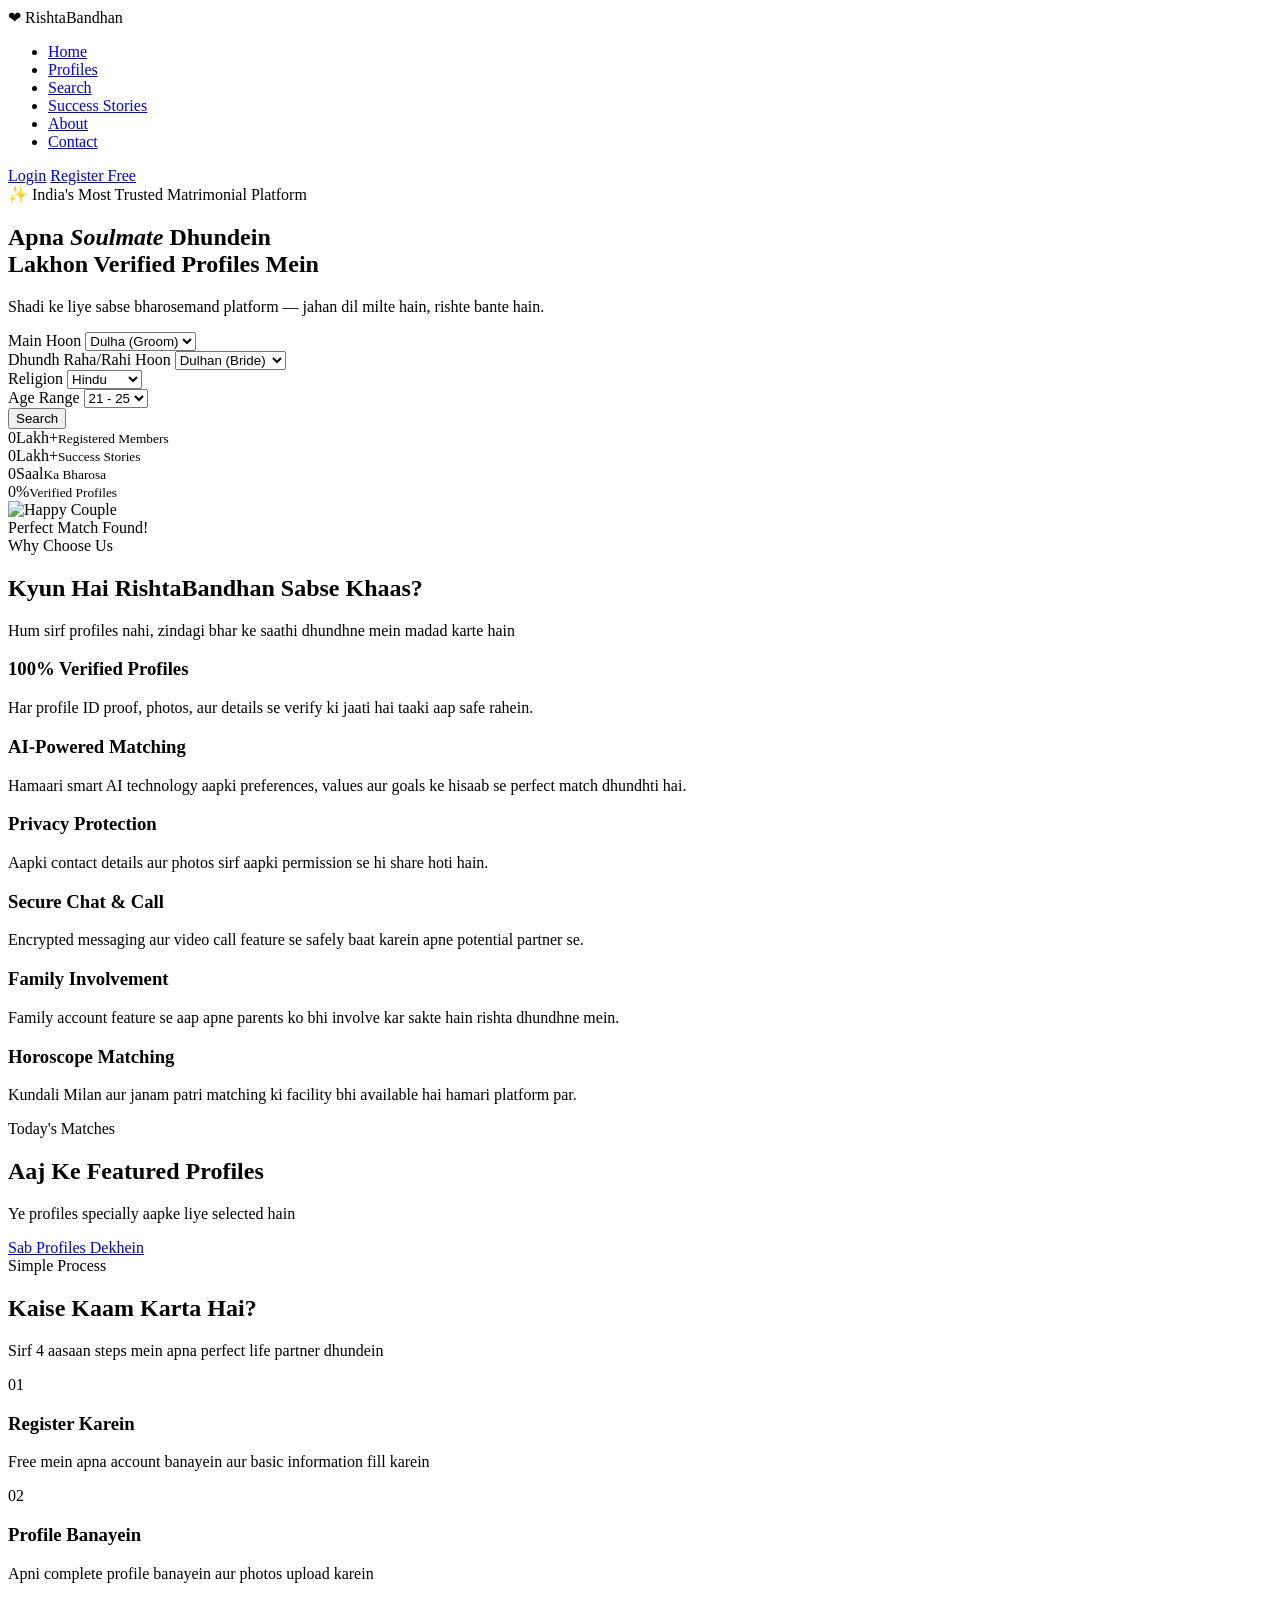
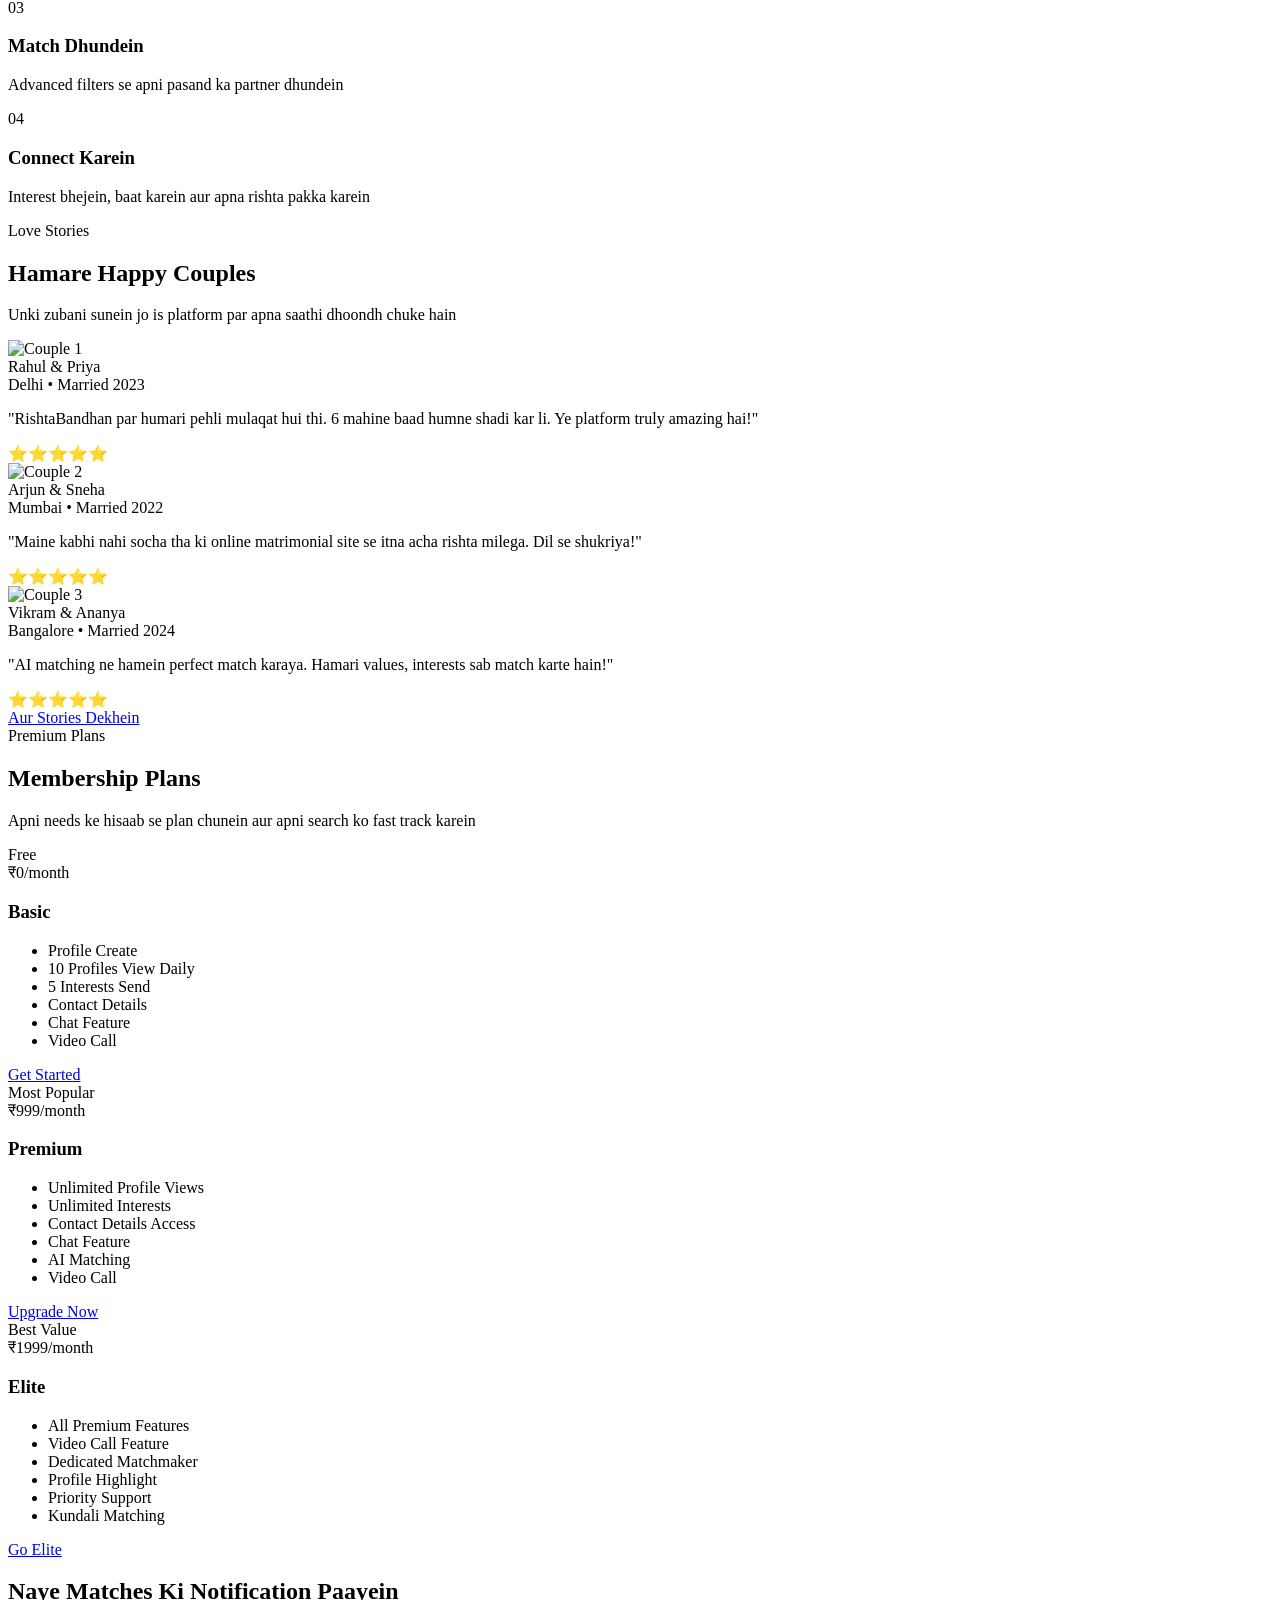
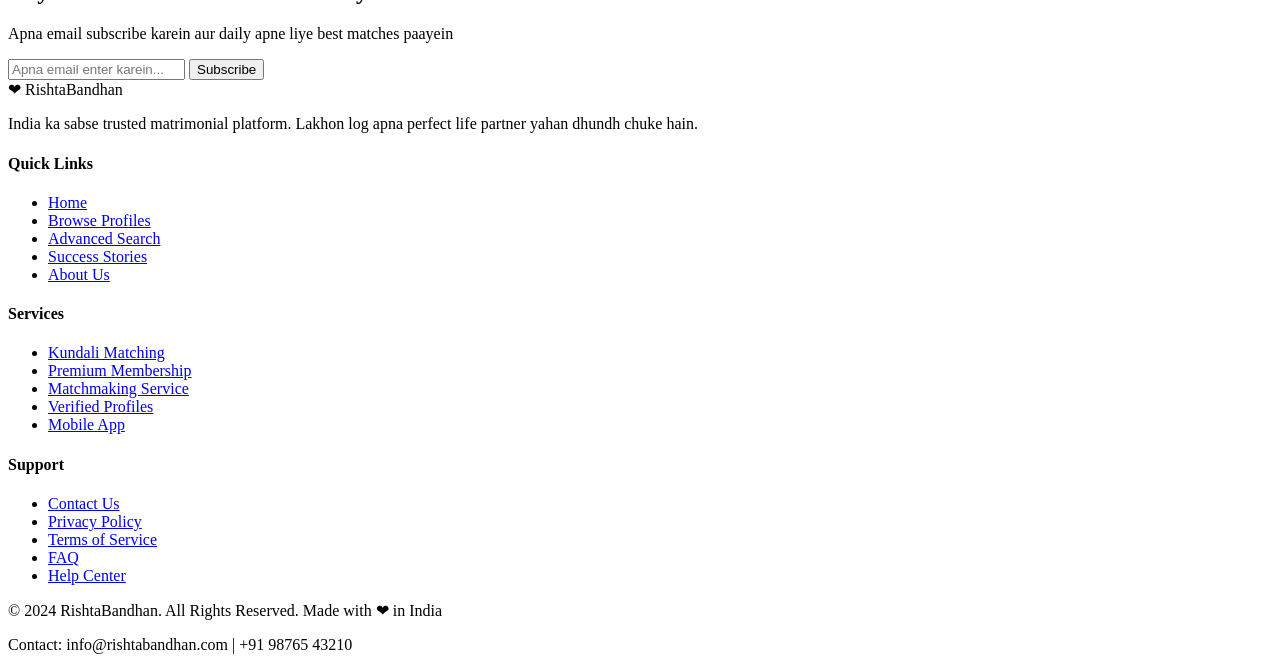
==== commit 1d01bcfa: "Update index.html" ====
--- a/index.html
+++ b/index.html
@@ -4,10 +4,11 @@
   <meta charset="UTF-8" />
   <meta name="viewport" content="width=device-width, initial-scale=1.0" />
   <title>RishtaBandhan - Premium Matrimonial</title>
-  <link rel="stylesheet" href="css/style.css" />
-  <link rel="stylesheet" href="css/animations.css" />
-  <link href="https://fonts.googleapis.com/css2?family=Playfair+Display:ital,wght@0,400;0,700;1,400&family=Nunito:wght@300;400;600;700&display=swap" rel="stylesheet" />
-  <link rel="stylesheet" href="https://cdnjs.cloudflare.com/ajax/libs/font-awesome/6.5.0/css/all.min.css" />
+  <link rel="stylesheet" href="./css/style.css" />
+<link rel="stylesheet" href="./css/animations.css" />
+
+<script src="./js/main.js"></script>
+<script src="./js/profiles-data.js"></script>
 </head>
 <body>
 
